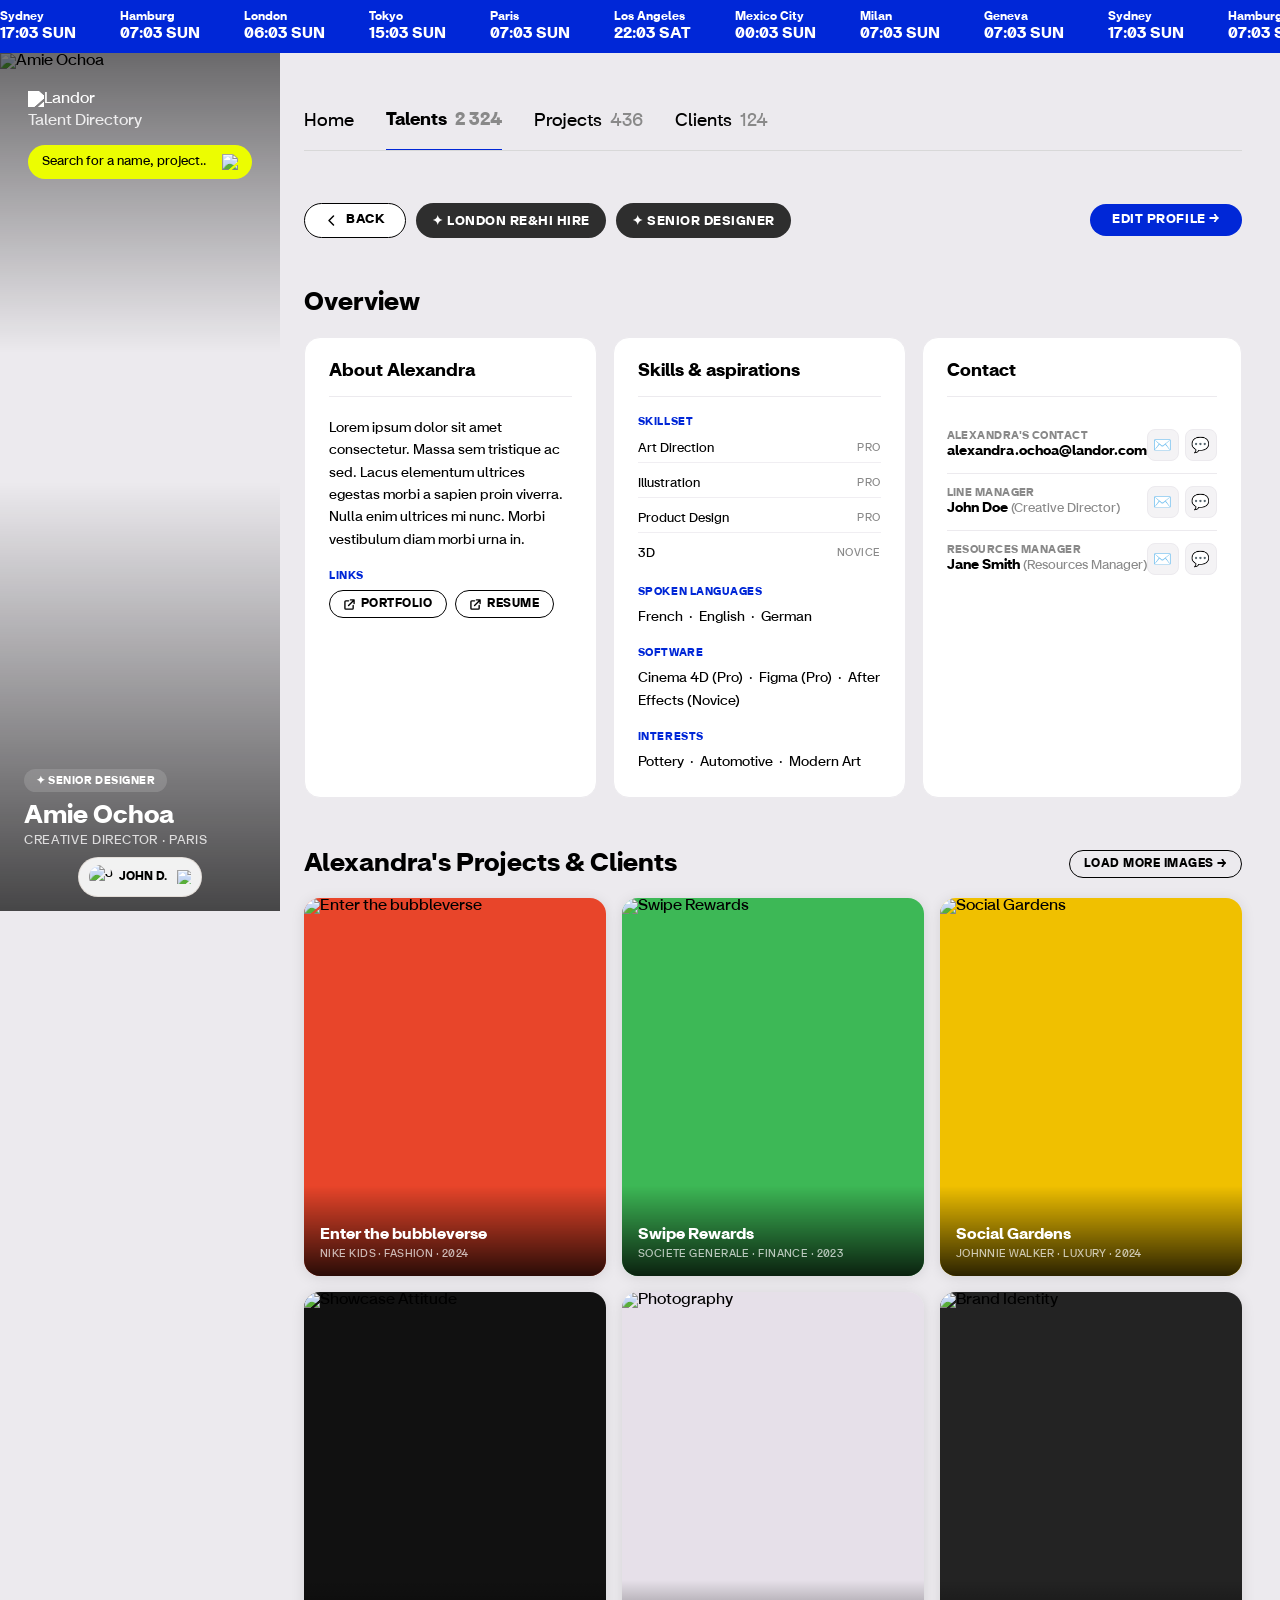
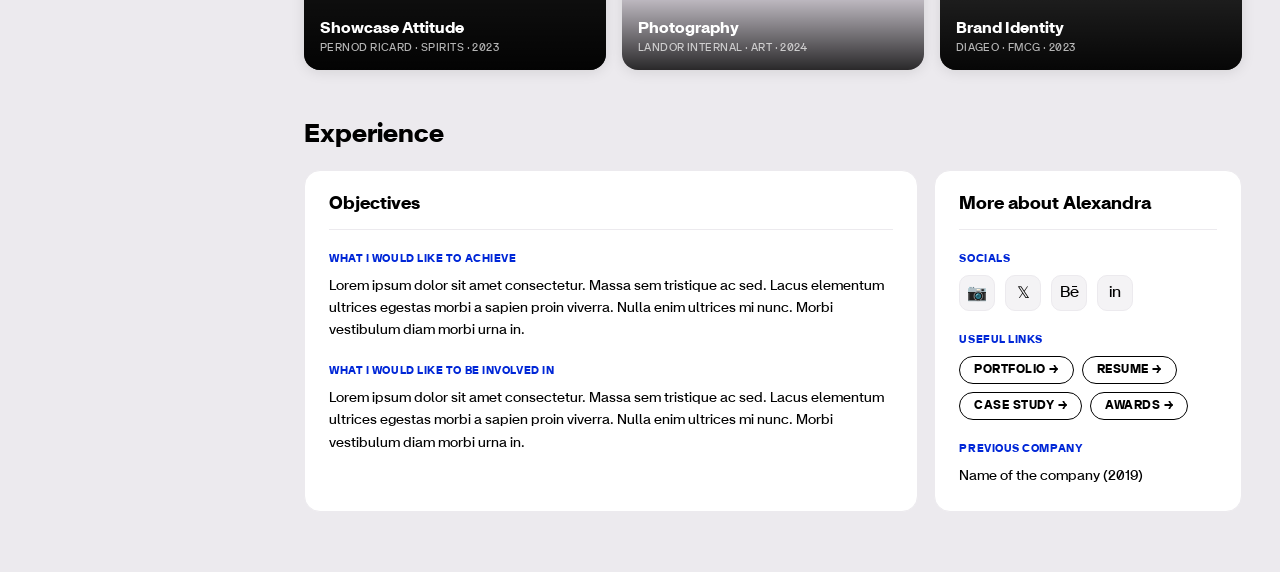
==== talent-profile.html @ f4aaebe9 "Add Talents landing and Talent Profile pages - index.html: added Talents tab as an in-page SPA view " ====
<!DOCTYPE html>
<html lang="en">
<head>
  <meta charset="UTF-8" />
  <meta name="viewport" content="width=device-width, initial-scale=1.0" />
  <title>Landor — Amie Ochoa</title>
  <link rel="stylesheet" href="design_handoff_landor_design_system/tokens.css" />
  <style>
    *, *::before, *::after { box-sizing: border-box; margin: 0; padding: 0; }
    a { text-decoration: none; color: inherit; }
    button { font: inherit; cursor: pointer; background: none; border: none; }
    img { display: block; max-width: 100%; }

    :root {
      --blue:     var(--ds-interactive-default);   /* #0027D7 */
      --volt:     var(--ds-volt);                  /* #ECFD01 */
      --neutral:  var(--ds-border);                /* #ECEAEE */
      --muted:    var(--ds-text-muted);            /* #898989 */
      --font:     var(--ds-font-display);
      --sidebar-w: 280px;
    }

    html, body { font-family: var(--font); background: var(--ds-bg-page); color: #000; height: 100%; }
    body { overflow-x: hidden; }
    ::-webkit-scrollbar { width: 6px; } ::-webkit-scrollbar-thumb { background: #ccc; border-radius: 3px; }

    /* ── Timezone bar ── */
    .timezone-bar { background: var(--blue); color: #fff; overflow: hidden; padding: 11px 0; }
    @keyframes tz-scroll { 0% { transform: translateX(0); } 100% { transform: translateX(-50%); } }
    .timezone-track { display: flex; gap: 44px; align-items: center; width: max-content; animation: tz-scroll 30s linear infinite; will-change: transform; }
    .tz-item { display: flex; flex-direction: column; gap: 3px; flex-shrink: 0; }
    .tz-city { font-size: 12px; font-weight: 600; white-space: nowrap; }
    .tz-time  { font-size: 16px; font-weight: 700; white-space: nowrap; }

    /* ── Page shell ── */
    .page { display: flex; min-height: calc(100vh - 42px); }

    /* ══════════════════════════════════════════
       SIDEBAR — talent portrait panel
    ══════════════════════════════════════════ */
    .sidebar {
      width: var(--sidebar-w); flex-shrink: 0;
      position: sticky; top: 0; height: calc(100vh - 42px);
      display: flex; flex-direction: column;
      overflow: hidden;
    }

    /* Floating header (logo + search) over the photo */
    .sidebar-header {
      position: absolute; top: 0; left: 0; right: 0; z-index: 3;
      padding: clamp(24px, 3vw, 40px) clamp(16px, 2.5vw, 28px) 0;
      display: flex; flex-direction: column; gap: 14px;
    }
    .sidebar-brand { display: flex; flex-direction: column; gap: 6px; }
    .sidebar-logo  { width: min(160px, 80%); filter: brightness(0) invert(1); }
    .sidebar-subtitle { font-size: 16px; color: rgba(255,255,255,0.85); line-height: 1.1; }
    .search-bar {
      background: var(--volt); border-radius: 100px; padding: 9px 14px;
      display: flex; align-items: center; gap: 10px; cursor: text;
    }
    .search-bar span { font-size: 13px; flex: 1; min-width: 0; overflow: hidden; text-overflow: ellipsis; white-space: nowrap; }
    .search-icon { width: 16px; height: 16px; flex-shrink: 0; }

    /* Portrait fills the sidebar */
    .portrait-fill { position: absolute; inset: 0; }
    .portrait-fill img { width: 100%; height: 100%; object-fit: cover; object-position: center top; }
    /* gradient overlay: dark top for readability of logo, darker bottom for talent info */
    .portrait-fill::after {
      content: '';
      position: absolute; inset: 0;
      background: linear-gradient(
        to bottom,
        rgba(0,0,0,0.55) 0%,
        rgba(0,0,0,0)    35%,
        rgba(0,0,0,0)    50%,
        rgba(0,0,0,0.70) 100%
      );
    }

    /* Talent info at the bottom of the sidebar */
    .sidebar-talent-info {
      position: absolute; bottom: 64px; left: 0; right: 0; z-index: 3;
      padding: 0 clamp(16px, 2.5vw, 24px);
    }
    .talent-badge {
      display: inline-flex; align-items: center; gap: 6px;
      background: rgba(255,255,255,0.15); backdrop-filter: blur(4px);
      border-radius: 100px; padding: 5px 12px; margin-bottom: 10px;
      font-size: 11px; font-weight: 600; color: #fff; text-transform: uppercase; letter-spacing: 0.05em;
    }
    .talent-name { font-size: clamp(20px, 2vw, 26px); font-weight: 700; color: #fff; line-height: 1.15; }
    .talent-meta { font-size: 13px; color: rgba(255,255,255,0.78); text-transform: uppercase; letter-spacing: 0.05em; margin-top: 4px; }

    /* User pill */
    .user-pill {
      position: absolute; bottom: 14px; left: 50%; transform: translateX(-50%); z-index: 3;
      background: rgba(255,255,255,0.92); border: 0.5px solid rgba(219,209,200,0.6);
      border-radius: 1000px; padding: 7px 10px;
      display: flex; align-items: center; gap: 10px; white-space: nowrap;
    }
    .user-pill-inner { display: flex; align-items: center; gap: 6px; }
    .user-avatar  { width: 24px; height: 24px; border-radius: 50%; object-fit: cover; }
    .user-name    { font-size: 12px; font-weight: 600; text-transform: uppercase; }
    .settings-icon { width: 14px; height: 14px; }

    /* ══════════════════════════════════════════
       MAIN content
    ══════════════════════════════════════════ */
    .main {
      flex: 1; min-width: 0; overflow-y: auto;
      padding: clamp(24px, 3vw, 44px) clamp(20px, 3vw, 48px) 60px clamp(16px, 2vw, 24px);
      display: flex; flex-direction: column; gap: clamp(32px, 4vw, 52px);
    }

    /* Top nav */
    .top-nav {
      display: flex; gap: clamp(16px, 2.5vw, 40px); align-items: flex-start;
      border-bottom: 1px solid #d8d8d8; height: 60px;
      overflow-x: auto; scrollbar-width: none;
    }
    .top-nav::-webkit-scrollbar { display: none; }
    .nav-item {
      display: flex; align-items: center; gap: 8px; height: 100%;
      font-size: clamp(15px, 1.4vw, 20px); cursor: pointer; flex-shrink: 0; color: inherit;
    }
    .nav-item.active { border-bottom: 1.5px solid var(--blue); font-weight: 700; }
    .nav-item .count { color: var(--muted); }

    /* ── Action bar: BACK + tags + EDIT PROFILE ── */
    .action-bar {
      display: flex; align-items: center; justify-content: space-between;
      gap: 12px; flex-wrap: wrap;
    }
    .action-left { display: flex; align-items: center; gap: 10px; flex-wrap: wrap; }

    .btn-back {
      display: inline-flex; align-items: center; gap: 8px;
      border: 1.5px solid #000; border-radius: 100px;
      padding: 10px 20px; font-size: 13px; font-weight: 600; font-family: var(--font);
      text-transform: uppercase; letter-spacing: 0.04em; background: #fff; cursor: pointer;
      transition: background 150ms ease, color 150ms ease;
    }
    .btn-back:hover { background: #000; color: #fff; }
    .btn-back:hover svg { stroke: #fff; }

    .role-tag {
      display: inline-flex; align-items: center; gap: 7px;
      background: #2E2E2E; color: #fff; border-radius: 100px;
      padding: 10px 16px; font-size: 13px; font-weight: 700;
      text-transform: uppercase; letter-spacing: 0.04em; white-space: nowrap;
    }

    .btn-edit {
      display: inline-flex; align-items: center; gap: 8px;
      background: var(--blue); color: #fff; border-radius: 100px;
      padding: 10px 22px; font-size: 13px; font-weight: 600;
      text-transform: uppercase; letter-spacing: 0.04em; font-family: var(--font); cursor: pointer;
      transition: background 150ms ease;
    }
    .btn-edit:hover { background: #0e1adf; }

    /* ── Section heading ── */
    .section-heading {
      font-size: clamp(20px, 2vw, 28px); font-weight: 700; line-height: 1.1;
    }
    .section-heading-row {
      display: flex; align-items: center; justify-content: space-between;
      gap: 12px; flex-wrap: wrap;
    }

    /* ── Overview grid ── */
    .overview-grid {
      display: grid; grid-template-columns: repeat(3, 1fr); gap: 16px;
    }
    .overview-col {
      background: #fff; border-radius: 16px; border: 1px solid var(--neutral);
      padding: 24px; display: flex; flex-direction: column; gap: 20px;
    }
    .col-title {
      font-size: 18px; font-weight: 700; padding-bottom: 16px;
      border-bottom: 1px solid var(--neutral);
    }
    .info-block { display: flex; flex-direction: column; gap: 8px; }
    .info-label {
      font-size: 11px; font-weight: 600; text-transform: uppercase;
      letter-spacing: 0.05em; color: var(--blue);
    }
    .info-text { font-size: 14px; line-height: 1.6; }
    .skill-row {
      display: flex; align-items: center; justify-content: space-between;
      padding: 7px 0; border-bottom: 1px solid #f0eef2; font-size: 13px;
    }
    .skill-row:last-child { border-bottom: none; }
    .skill-level { font-size: 11px; color: var(--muted); text-transform: uppercase; letter-spacing: 0.04em; }

    .contact-block { display: flex; flex-direction: column; gap: 0; }
    .contact-row {
      display: flex; align-items: center; justify-content: space-between;
      padding: 12px 0; border-bottom: 1px solid var(--neutral);
    }
    .contact-row:last-child { border-bottom: none; }
    .contact-label { font-size: 11px; font-weight: 600; text-transform: uppercase; letter-spacing: 0.04em; color: var(--muted); margin-bottom: 3px; }
    .contact-name  { font-size: 14px; font-weight: 600; }
    .contact-name .sub { font-weight: 400; color: var(--muted); font-size: 13px; }
    .contact-icons { display: flex; gap: 6px; }
    .icon-btn {
      width: 32px; height: 32px; border-radius: 8px;
      background: #f4f3f5; border: 1px solid var(--neutral);
      display: flex; align-items: center; justify-content: center;
      cursor: pointer; font-size: 15px; color: #000;
      transition: background 150ms ease;
    }
    .icon-btn:hover { background: #e2dfe6; }

    /* Tertiary link-style button */
    .btn-outline {
      display: inline-flex; align-items: center; gap: 6px;
      border: 1px solid #000; border-radius: 100px;
      padding: 7px 14px; font-size: 12px; font-weight: 600;
      text-transform: uppercase; letter-spacing: 0.04em;
      font-family: var(--font); cursor: pointer; background: none;
      transition: background 150ms ease, color 150ms ease;
    }
    .btn-outline:hover { background: #000; color: #fff; }

    /* ── Projects grid ── */
    .projects-grid {
      display: grid; grid-template-columns: repeat(3, 1fr); gap: 16px;
    }
    .pcard {
      border-radius: 16px; overflow: hidden; position: relative;
      aspect-ratio: 328 / 411; cursor: pointer;
      box-shadow: 0 2px 14px rgba(0,0,0,0.10);
      transition: transform 150ms ease, box-shadow 150ms ease;
    }
    .pcard:hover { transform: translateY(-2px); box-shadow: 0 6px 24px rgba(0,0,0,0.16); }
    .pcard-bg { position: absolute; inset: 0; }
    .pcard-bg img { width: 100%; height: 100%; object-fit: cover; }
    .pcard-info {
      position: absolute; bottom: 0; left: 0; right: 0;
      background: linear-gradient(to bottom, rgba(0,0,0,0) 0%, rgba(0,0,0,0.82) 100%);
      padding: 40px 16px 16px; z-index: 1;
    }
    .pcard-title { font-size: 16px; font-weight: 700; color: #fff; line-height: 1.2; }
    .pcard-meta  { font-size: 11px; color: rgba(255,255,255,0.7); text-transform: uppercase; letter-spacing: 0.04em; margin-top: 4px; }

    /* ── Experience grid ── */
    .experience-grid {
      display: grid; grid-template-columns: 2fr 1fr; gap: 16px;
    }
    .exp-col {
      background: #fff; border-radius: 16px; border: 1px solid var(--neutral);
      padding: 24px; display: flex; flex-direction: column; gap: 24px;
    }
    .exp-sub { display: flex; flex-direction: column; gap: 10px; }
    .socials-row { display: flex; gap: 10px; }
    .social-btn {
      width: 36px; height: 36px; border-radius: 10px;
      background: #f4f3f5; border: 1px solid var(--neutral);
      display: flex; align-items: center; justify-content: center;
      font-size: 16px; cursor: pointer; text-decoration: none; color: #000;
      transition: background 150ms ease;
    }
    .social-btn:hover { background: #e2dfe6; }
    .links-row { display: flex; gap: 8px; flex-wrap: wrap; }

    /* ── Responsive ── */
    @media (max-width: 1100px) { :root { --sidebar-w: 240px; } }
    @media (max-width: 900px) {
      .overview-grid   { grid-template-columns: 1fr; }
      .projects-grid   { grid-template-columns: repeat(2, 1fr); }
      .experience-grid { grid-template-columns: 1fr; }
    }
    @media (max-width: 860px) {
      .page { flex-direction: column; }
      .sidebar { position: static; height: 360px; width: 100%; }
    }
    @media (max-width: 600px) {
      .projects-grid { grid-template-columns: 1fr; }
    }
  </style>
</head>
<body>

<!-- Timezone bar -->
<div class="timezone-bar">
  <div class="timezone-track">
    <div class="tz-item"><span class="tz-city">Sydney</span><span class="tz-time">—</span></div>
    <div class="tz-item"><span class="tz-city">Hamburg</span><span class="tz-time">—</span></div>
    <div class="tz-item"><span class="tz-city">London</span><span class="tz-time">—</span></div>
    <div class="tz-item"><span class="tz-city">Tokyo</span><span class="tz-time">—</span></div>
    <div class="tz-item"><span class="tz-city">Paris</span><span class="tz-time">—</span></div>
    <div class="tz-item"><span class="tz-city">Los Angeles</span><span class="tz-time">—</span></div>
    <div class="tz-item"><span class="tz-city">Mexico City</span><span class="tz-time">—</span></div>
    <div class="tz-item"><span class="tz-city">Milan</span><span class="tz-time">—</span></div>
    <div class="tz-item"><span class="tz-city">Geneva</span><span class="tz-time">—</span></div>
    <div class="tz-item"><span class="tz-city">Sydney</span><span class="tz-time">—</span></div>
    <div class="tz-item"><span class="tz-city">Hamburg</span><span class="tz-time">—</span></div>
    <div class="tz-item"><span class="tz-city">London</span><span class="tz-time">—</span></div>
    <div class="tz-item"><span class="tz-city">Tokyo</span><span class="tz-time">—</span></div>
    <div class="tz-item"><span class="tz-city">Paris</span><span class="tz-time">—</span></div>
    <div class="tz-item"><span class="tz-city">Los Angeles</span><span class="tz-time">—</span></div>
    <div class="tz-item"><span class="tz-city">Mexico City</span><span class="tz-time">—</span></div>
    <div class="tz-item"><span class="tz-city">Milan</span><span class="tz-time">—</span></div>
    <div class="tz-item"><span class="tz-city">Geneva</span><span class="tz-time">—</span></div>
  </div>
</div>

<div class="page">

  <!-- ══ SIDEBAR — Portrait ══ -->
  <aside class="sidebar">
    <!-- Portrait photo (fills entire sidebar) -->
    <div class="portrait-fill">
      <img src="https://www.figma.com/api/mcp/asset/14126eb1-b6a9-4f3f-99af-8632f9b5fda7" alt="Amie Ochoa" />
    </div>

    <!-- Logo + search floating on top -->
    <div class="sidebar-header">
      <div class="sidebar-brand">
        <img class="sidebar-logo"
             src="https://www.figma.com/api/mcp/asset/f559b064-80fc-4b62-bc70-6f557d134bf5"
             alt="Landor" />
        <span class="sidebar-subtitle">Talent Directory</span>
      </div>
      <div class="search-bar">
        <span>Search for a name, project..</span>
        <img class="search-icon"
             src="https://www.figma.com/api/mcp/asset/eb2e79d2-1e9f-45b1-8c31-b3d49dabfd96"
             alt="Search" />
      </div>
    </div>

    <!-- Talent info -->
    <div class="sidebar-talent-info">
      <div class="talent-badge">✦ Senior Designer</div>
      <div class="talent-name">Amie Ochoa</div>
      <div class="talent-meta">Creative Director · Paris</div>
    </div>

    <!-- User pill -->
    <div class="user-pill">
      <div class="user-pill-inner">
        <img class="user-avatar"
             src="https://www.figma.com/api/mcp/asset/604ea8ee-429b-49f2-bbb2-22e15feaaed4"
             alt="John D" />
        <span class="user-name">John D.</span>
      </div>
      <img class="settings-icon"
           src="https://www.figma.com/api/mcp/asset/db52f6a6-6d2a-49b2-ab06-d43076c3c517"
           alt="Settings" />
    </div>
  </aside>

  <!-- ══ MAIN ══ -->
  <main class="main">

    <!-- Nav -->
    <nav class="top-nav">
      <a class="nav-item" href="index.html">Home</a>
      <a class="nav-item active" href="index.html#talents"><span>Talents</span><span class="count">2 324</span></a>
      <a class="nav-item" href="#"><span>Projects</span><span class="count">436</span></a>
      <a class="nav-item" href="#"><span>Clients</span><span class="count">124</span></a>
    </nav>

    <!-- Action bar -->
    <div class="action-bar">
      <div class="action-left">
        <a class="btn-back" href="javascript:history.back()">
          <svg width="13" height="13" viewBox="0 0 13 13" fill="none" stroke="#000" stroke-width="1.5" stroke-linecap="round" stroke-linejoin="round"><path d="M8.5 2L4 6.5l4.5 4.5"/></svg>
          Back
        </a>
        <span class="role-tag">✦ London RE&amp;HI HIRE</span>
        <span class="role-tag">✦ Senior Designer</span>
      </div>
      <button class="btn-edit">Edit Profile →</button>
    </div>

    <!-- ── Overview ── -->
    <div>
      <div class="section-heading" style="margin-bottom:20px;">Overview</div>
      <div class="overview-grid">

        <!-- About -->
        <div class="overview-col">
          <div class="col-title">About Alexandra</div>
          <div class="info-block">
            <div class="info-text">Lorem ipsum dolor sit amet consectetur. Massa sem tristique ac sed. Lacus elementum ultrices egestas morbi a sapien proin viverra. Nulla enim ultrices mi nunc. Morbi vestibulum diam morbi urna in.</div>
          </div>
          <div class="info-block">
            <div class="info-label">Links</div>
            <div style="display:flex;gap:8px;flex-wrap:wrap;">
              <button class="btn-outline">
                <svg width="11" height="11" viewBox="0 0 12 12" fill="none" stroke="currentColor" stroke-width="1.5" stroke-linecap="round" stroke-linejoin="round"><path d="M5 2H2a1 1 0 00-1 1v7a1 1 0 001 1h7a1 1 0 001-1V7M7 1h4m0 0v4m0-4L5 7"/></svg>
                Portfolio
              </button>
              <button class="btn-outline">
                <svg width="11" height="11" viewBox="0 0 12 12" fill="none" stroke="currentColor" stroke-width="1.5" stroke-linecap="round" stroke-linejoin="round"><path d="M5 2H2a1 1 0 00-1 1v7a1 1 0 001 1h7a1 1 0 001-1V7M7 1h4m0 0v4m0-4L5 7"/></svg>
                Resume
              </button>
            </div>
          </div>
        </div>

        <!-- Skills & Aspirations -->
        <div class="overview-col">
          <div class="col-title">Skills &amp; aspirations</div>
          <div class="info-block">
            <div class="info-label">Skillset</div>
            <div class="skill-row"><span>Art Direction</span><span class="skill-level">Pro</span></div>
            <div class="skill-row"><span>Illustration</span><span class="skill-level">Pro</span></div>
            <div class="skill-row"><span>Product Design</span><span class="skill-level">Pro</span></div>
            <div class="skill-row"><span>3D</span><span class="skill-level">Novice</span></div>
          </div>
          <div class="info-block">
            <div class="info-label">Spoken Languages</div>
            <div class="info-text">French &nbsp;·&nbsp; English &nbsp;·&nbsp; German</div>
          </div>
          <div class="info-block">
            <div class="info-label">Software</div>
            <div class="info-text">Cinema 4D (Pro) &nbsp;·&nbsp; Figma (Pro) &nbsp;·&nbsp; After Effects (Novice)</div>
          </div>
          <div class="info-block">
            <div class="info-label">Interests</div>
            <div class="info-text">Pottery &nbsp;·&nbsp; Automotive &nbsp;·&nbsp; Modern Art</div>
          </div>
        </div>

        <!-- Contact -->
        <div class="overview-col">
          <div class="col-title">Contact</div>
          <div class="contact-block">
            <div class="contact-row">
              <div>
                <div class="contact-label">Alexandra's contact</div>
                <div class="contact-name">alexandra.ochoa@landor.com</div>
              </div>
              <div class="contact-icons">
                <div class="icon-btn" title="Outlook">✉️</div>
                <div class="icon-btn" title="Teams">💬</div>
              </div>
            </div>
            <div class="contact-row">
              <div>
                <div class="contact-label">Line Manager</div>
                <div class="contact-name">John Doe <span class="sub">(Creative Director)</span></div>
              </div>
              <div class="contact-icons">
                <div class="icon-btn" title="Outlook">✉️</div>
                <div class="icon-btn" title="Teams">💬</div>
              </div>
            </div>
            <div class="contact-row">
              <div>
                <div class="contact-label">Resources Manager</div>
                <div class="contact-name">Jane Smith <span class="sub">(Resources Manager)</span></div>
              </div>
              <div class="contact-icons">
                <div class="icon-btn" title="Outlook">✉️</div>
                <div class="icon-btn" title="Teams">💬</div>
              </div>
            </div>
          </div>
        </div>

      </div>
    </div>

    <!-- ── Projects & Clients ── -->
    <div>
      <div class="section-heading-row" style="margin-bottom:20px;">
        <div class="section-heading">Alexandra's Projects &amp; Clients</div>
        <button class="btn-outline">Load more images →</button>
      </div>
      <div class="projects-grid">
        <div class="pcard">
          <div class="pcard-bg" style="background:#e8452a;">
            <img src="https://www.figma.com/api/mcp/asset/81548a12-c7cd-410e-a133-e1fbc5a7ac2f" alt="Enter the bubbleverse" />
          </div>
          <div class="pcard-info">
            <div class="pcard-title">Enter the bubbleverse</div>
            <div class="pcard-meta">Nike Kids · Fashion · 2024</div>
          </div>
        </div>
        <div class="pcard">
          <div class="pcard-bg" style="background:#3db856;">
            <img src="https://www.figma.com/api/mcp/asset/37ed6550-de68-4342-b2f5-ffe6c5d1ac01" alt="Swipe Rewards" />
          </div>
          <div class="pcard-info">
            <div class="pcard-title">Swipe Rewards</div>
            <div class="pcard-meta">Societe Generale · Finance · 2023</div>
          </div>
        </div>
        <div class="pcard">
          <div class="pcard-bg" style="background:#f0c000;">
            <img src="https://www.figma.com/api/mcp/asset/657f3faf-bc28-4b92-bb1c-7340cdb7ed05" alt="Social Gardens" />
          </div>
          <div class="pcard-info">
            <div class="pcard-title">Social Gardens</div>
            <div class="pcard-meta">Johnnie Walker · Luxury · 2024</div>
          </div>
        </div>
        <div class="pcard">
          <div class="pcard-bg" style="background:#111;">
            <img src="https://www.figma.com/api/mcp/asset/8bc284f7-098f-42b9-a63d-76ef9776342d" alt="Showcase Attitude" />
          </div>
          <div class="pcard-info">
            <div class="pcard-title">Showcase Attitude</div>
            <div class="pcard-meta">Pernod Ricard · Spirits · 2023</div>
          </div>
        </div>
        <div class="pcard">
          <div class="pcard-bg" style="background:#e6e0e9;">
            <img src="https://www.figma.com/api/mcp/asset/be12409f-1854-4672-a7e2-0f3ce7ca5bf1" alt="Photography" />
          </div>
          <div class="pcard-info">
            <div class="pcard-title">Photography</div>
            <div class="pcard-meta">Landor Internal · Art · 2024</div>
          </div>
        </div>
        <div class="pcard">
          <div class="pcard-bg" style="background:#232323;">
            <img src="https://www.figma.com/api/mcp/asset/b583cbd6-e702-4d70-8a58-025345ec14e3" alt="Brand Identity" />
          </div>
          <div class="pcard-info">
            <div class="pcard-title">Brand Identity</div>
            <div class="pcard-meta">Diageo · FMCG · 2023</div>
          </div>
        </div>
      </div>
    </div>

    <!-- ── Experience ── -->
    <div>
      <div class="section-heading" style="margin-bottom:20px;">Experience</div>
      <div class="experience-grid">

        <div class="exp-col">
          <div class="col-title" style="padding-bottom:16px;border-bottom:1px solid var(--neutral);">Objectives</div>
          <div class="exp-sub">
            <div class="info-label">What I would like to achieve</div>
            <div class="info-text">Lorem ipsum dolor sit amet consectetur. Massa sem tristique ac sed. Lacus elementum ultrices egestas morbi a sapien proin viverra. Nulla enim ultrices mi nunc. Morbi vestibulum diam morbi urna in.</div>
          </div>
          <div class="exp-sub">
            <div class="info-label">What I would like to be involved in</div>
            <div class="info-text">Lorem ipsum dolor sit amet consectetur. Massa sem tristique ac sed. Lacus elementum ultrices egestas morbi a sapien proin viverra. Nulla enim ultrices mi nunc. Morbi vestibulum diam morbi urna in.</div>
          </div>
        </div>

        <div class="exp-col">
          <div class="col-title" style="padding-bottom:16px;border-bottom:1px solid var(--neutral);">More about Alexandra</div>
          <div class="exp-sub">
            <div class="info-label">Socials</div>
            <div class="socials-row">
              <a class="social-btn" href="#" title="Instagram">📷</a>
              <a class="social-btn" href="#" title="X / Twitter">𝕏</a>
              <a class="social-btn" href="#" title="Behance">Bē</a>
              <a class="social-btn" href="#" title="LinkedIn">in</a>
            </div>
          </div>
          <div class="exp-sub">
            <div class="info-label">Useful links</div>
            <div class="links-row">
              <button class="btn-outline">Portfolio →</button>
              <button class="btn-outline">Resume →</button>
              <button class="btn-outline">Case Study →</button>
              <button class="btn-outline">Awards →</button>
            </div>
          </div>
          <div class="exp-sub">
            <div class="info-label">Previous Company</div>
            <div class="info-text">Name of the company (2019)</div>
          </div>
        </div>

      </div>
    </div>

  </main>
</div>

<script>
  // Live clocks
  const cities = [
    { name: 'Sydney', tz: 'Australia/Sydney' }, { name: 'Hamburg', tz: 'Europe/Berlin' },
    { name: 'London', tz: 'Europe/London' },    { name: 'Tokyo', tz: 'Asia/Tokyo' },
    { name: 'Paris', tz: 'Europe/Paris' },      { name: 'Los Angeles', tz: 'America/Los_Angeles' },
    { name: 'Mexico City', tz: 'America/Mexico_City' }, { name: 'Milan', tz: 'Europe/Rome' },
    { name: 'Geneva', tz: 'Europe/Zurich' },
  ];
  function fmtTime(tz) {
    const parts = new Intl.DateTimeFormat('en-US', { timeZone: tz, hour: '2-digit', minute: '2-digit', weekday: 'short', hour12: false }).formatToParts(new Date());
    const get = t => parts.find(p => p.type === t)?.value ?? '';
    return `${get('hour')}:${get('minute')} ${get('weekday').toUpperCase()}`;
  }
  function updateClocks() {
    document.querySelectorAll('.tz-item').forEach((el, i) => {
      const c = cities[i % cities.length];
      el.querySelector('.tz-city').textContent = c.name;
      el.querySelector('.tz-time').textContent = fmtTime(c.tz);
    });
  }
  updateClocks();
  setInterval(updateClocks, 60000);
</script>
</body>
</html>
---- design_handoff_landor_design_system/tokens.css ----
/* ============================================================
   LANDOR Design System — Design Tokens
   Internal Tool / Talent Directory
   Drop-in CSS custom properties. Import once at app root:
     @import "./tokens.css";
   ============================================================ */

/* ── Landor Sans Beta — licensed custom font ─────────────── */
@font-face {
  font-family: "Landor Sans Beta";
  src: url("../Fonts/20230912_Landor Sans Beta Regular.woff2") format("woff2"),
       url("../Fonts/20230912_Landor Sans Beta Regular.woff")  format("woff");
  font-weight: 400;
  font-style: normal;
  font-display: swap;
}

@font-face {
  font-family: "Landor Sans Beta";
  src: url("../Fonts/20230912_Landor Sans Beta Bold.woff2") format("woff2"),
       url("../Fonts/20230912_Landor Sans Beta Bold.woff")  format("woff");
  font-weight: 700;
  font-style: normal;
  font-display: swap;
}

:root {
  /* ---------- Brand colours ---------- */
  --ds-ultramarine: #0E1ADF;   /* primary brand — RAL 5002, PMS 072 C */
  --ds-volt:        #ECFD01;   /* accent (use sparingly) — PMS 395 C */
  --ds-shore:       #DBD1C8;   /* warm neutral surface */
  --ds-black:       #000000;   /* Signal Black — RAL 9004, PMS 419 C */
  --ds-white:       #FFFFFF;   /* Signal White — RAL 9003 */

  /* ---------- Semantic roles ---------- */
  --ds-primary: var(--ds-ultramarine);
  --ds-accent:  var(--ds-volt);

  /* ---------- Interaction blues (primary button / interactive) ---------- */
  --ds-interactive-default:  #0027D7;
  --ds-interactive-hover:    #0E1ADF;
  --ds-interactive-pressed:  #081086;
  --ds-interactive-disabled: #DCDCDC;

  /* ---------- Surfaces & lines ---------- */
  --ds-bg-page:        #ECEAEE;  /* app background */
  --ds-bg-header:      #E6E0E9;  /* lavender section header band */
  --ds-bg-surface:     #FFFFFF;  /* cards / panels */
  --ds-bg-field:       #E8E6EA;  /* soft grey input fill */
  --ds-bg-row-hover:   #F4F3F5;  /* list / option hover */
  --ds-border:         #ECEAEE;  /* hairline / card border */
  --ds-border-strong:  #232323;  /* outlined fields & secondary buttons */
  --ds-border-panel:   #E0DEE3;  /* dropdown panel border */

  /* ---------- Text ---------- */
  --ds-text:           #000000;  /* primary text */
  --ds-text-secondary: #606161;  /* secondary text */
  --ds-text-muted:     #898989;  /* placeholders / meta */
  --ds-text-on-dark:   #FFFFFF;

  /* ---------- Avatar palette (initials fallback) ---------- */
  --ds-avatar-1: #0E1ADF;  /* white text */
  --ds-avatar-2: #DBD1C8;  /* black text */
  --ds-avatar-3: #C9B8E0;  /* #3A2A52 text */
  --ds-avatar-4: #232323;  /* white text */

  /* ---------- Typography ---------- */
  /* Register the licensed Landor Sans Beta via @font-face; Archivo is the fallback. */
  --ds-font-display: "Landor Sans Beta", "Archivo", "Helvetica Neue", Arial, sans-serif;
  --ds-font-body:    "Landor Sans Beta", "Archivo", "Helvetica Neue", Arial, sans-serif;

  --ds-weight-regular:  400;
  --ds-weight-medium:   500;
  --ds-weight-semibold: 600;
  --ds-weight-bold:     700;
  --ds-weight-black:    800;

  /* size / line-height pairs (px) */
  --ds-display-lg:    64px;   --ds-display-lg-lh:    64px;
  --ds-display-md:    32px;   --ds-display-md-lh:    35px;
  --ds-display-sm:    24px;   --ds-display-sm-lh:    24px;
  --ds-headline-lg:   32px;   --ds-headline-lg-lh:   32px;
  --ds-headline-md:   28px;   --ds-headline-md-lh:   31px;
  --ds-headline-sm:   20px;   --ds-headline-sm-lh:   20px;
  --ds-body-lg:       16px;   --ds-body-lg-lh:       20px;
  --ds-body-md:       14px;   --ds-body-md-lh:       14px;
  --ds-body-sm:       12px;   --ds-body-sm-lh:       17px;
  --ds-label-lg:      14px;   --ds-label-lg-lh:      14px;
  --ds-label-sm:      12px;   --ds-label-sm-lh:      12px;
  --ds-button-lg:     20px;   --ds-button-lg-lh:     19.7px;
  --ds-button-sm:     12px;   --ds-button-sm-lh:     11.8px;

  /* tracking */
  --ds-track-display: -0.02em;
  --ds-track-label:   0.04em;
  --ds-track-button:  0.02em;

  /* ---------- Radii ---------- */
  --ds-radius-pill:   1000px;        /* buttons, tags */
  --ds-radius-frame:  40px 40px 16px 16px; /* signature section frame */
  --ds-radius-card:   20px;          /* swatch / content cards */
  --ds-radius-tile:   14px;          /* icon tiles */
  --ds-radius-field:  8px;           /* dropdowns */
  --ds-radius-input:  6px;           /* text areas */

  /* ---------- Spacing (8px base) ---------- */
  --ds-space-1: 4px;
  --ds-space-2: 8px;
  --ds-space-3: 12px;
  --ds-space-4: 16px;
  --ds-space-5: 20px;
  --ds-space-6: 24px;
  --ds-space-8: 32px;
  --ds-space-card:   56px;  /* card content padding */
  --ds-space-header: 52px;  /* header band padding (top) */

  /* ---------- Motion ---------- */
  --ds-transition: 150ms ease;
}

/* ============================================================
   Optional utility classes — delete if you prefer pure tokens.
   ============================================================ */

.ds-display-lg { font: var(--ds-weight-black) var(--ds-display-lg)/var(--ds-display-lg-lh) var(--ds-font-display); letter-spacing: var(--ds-track-display); text-transform: uppercase; }
.ds-display-md { font: var(--ds-weight-black) var(--ds-display-md)/var(--ds-display-md-lh) var(--ds-font-display); text-transform: uppercase; }
.ds-headline-lg { font: var(--ds-weight-bold) var(--ds-headline-lg)/var(--ds-headline-lg-lh) var(--ds-font-display); }
.ds-body-lg { font: var(--ds-weight-regular) var(--ds-body-lg)/var(--ds-body-lg-lh) var(--ds-font-body); }
.ds-label-lg { font: var(--ds-weight-semibold) var(--ds-label-lg)/var(--ds-label-lg-lh) var(--ds-font-body); letter-spacing: var(--ds-track-label); text-transform: uppercase; color: var(--ds-primary); }
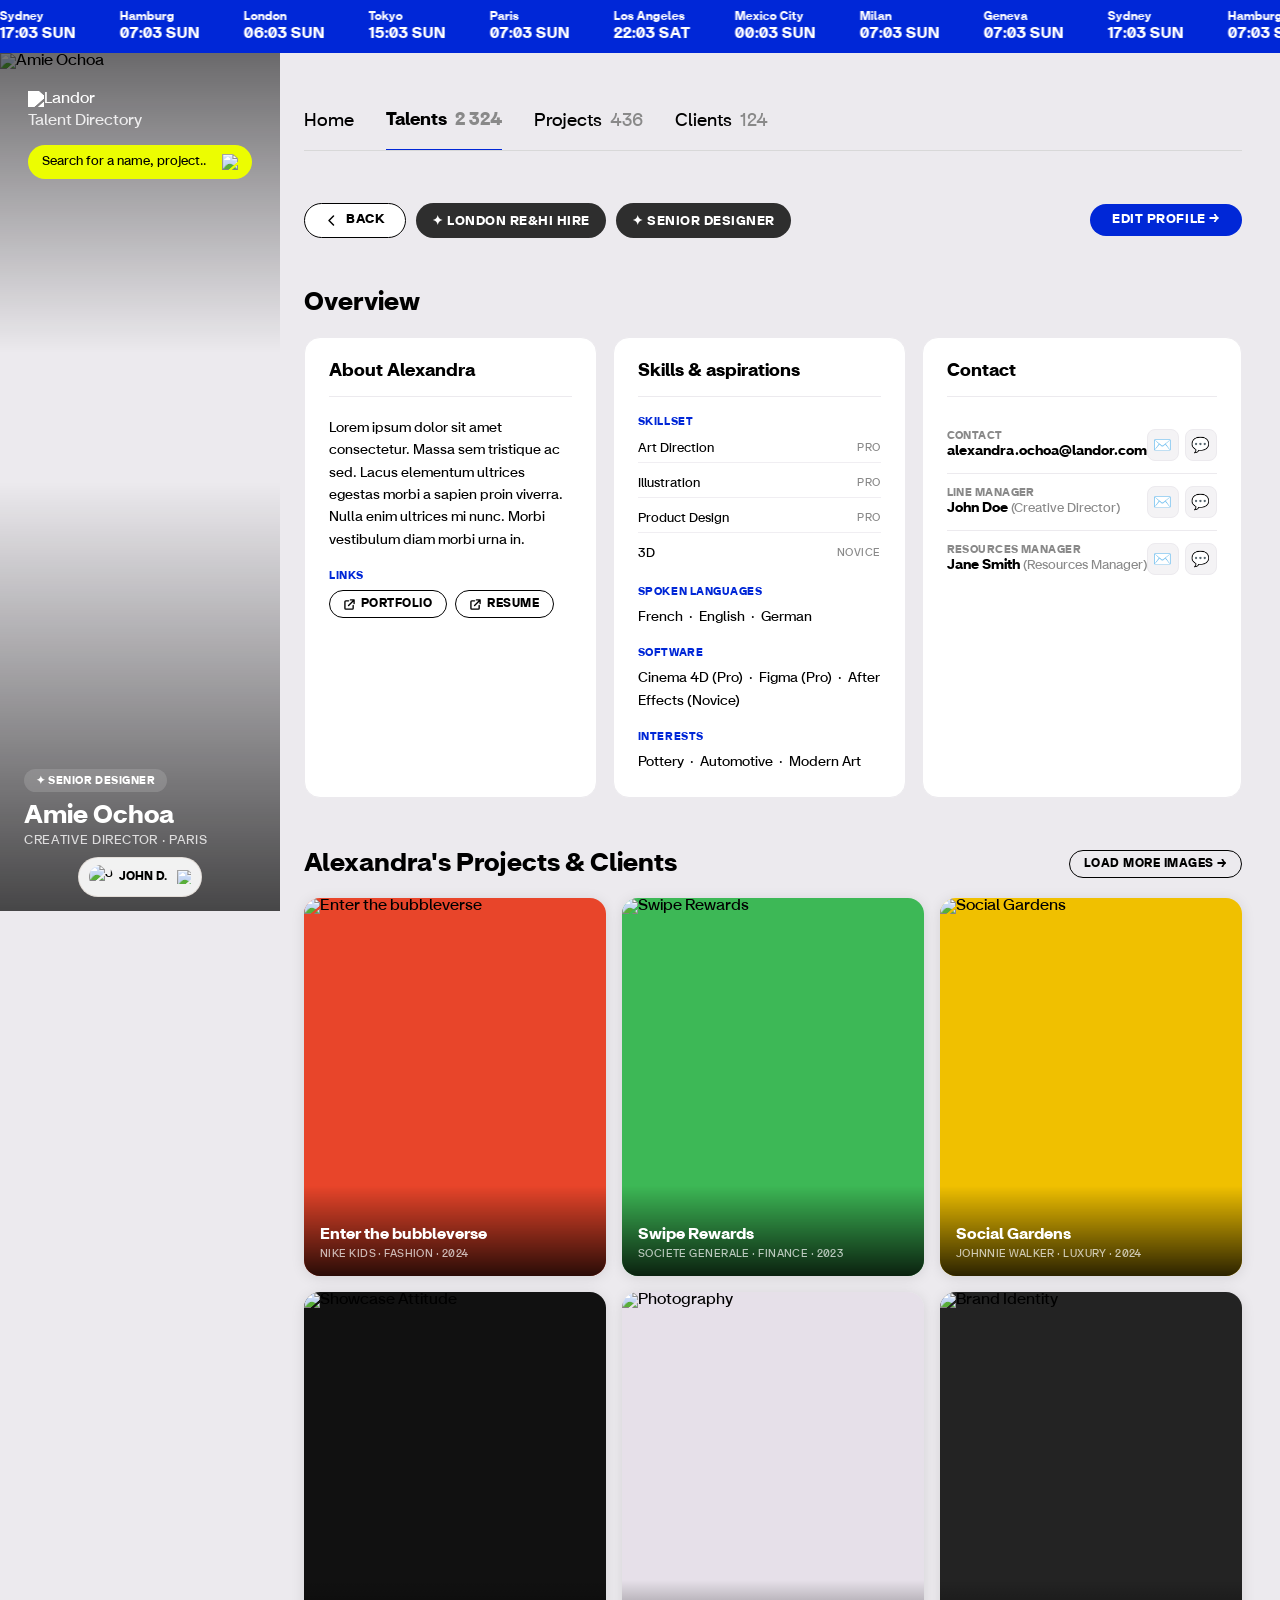
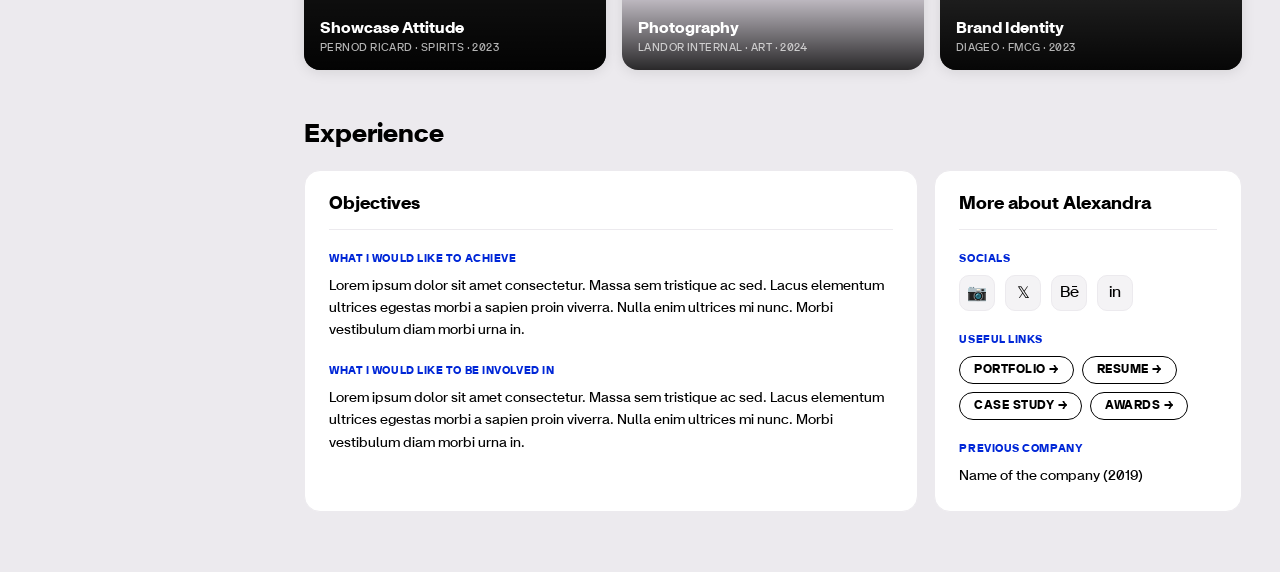
==== commit 63f19471: "feat: wire index.html and talent-profile.html to Supabase - Talents grid in index.html now fetches l" ====
--- a/talent-profile.html
+++ b/talent-profile.html
@@ -312,7 +312,7 @@
   <aside class="sidebar">
     <!-- Portrait photo (fills entire sidebar) -->
     <div class="portrait-fill">
-      <img src="https://www.figma.com/api/mcp/asset/14126eb1-b6a9-4f3f-99af-8632f9b5fda7" alt="Amie Ochoa" />
+      <img class="sidebar-photo" src="https://www.figma.com/api/mcp/asset/14126eb1-b6a9-4f3f-99af-8632f9b5fda7" alt="Amie Ochoa" />
     </div>
 
     <!-- Logo + search floating on top -->
@@ -334,8 +334,8 @@
     <!-- Talent info -->
     <div class="sidebar-talent-info">
       <div class="talent-badge">✦ Senior Designer</div>
-      <div class="talent-name">Amie Ochoa</div>
-      <div class="talent-meta">Creative Director · Paris</div>
+      <div class="talent-name profile-name">Amie Ochoa</div>
+      <div class="talent-meta profile-role">Creative Director · Paris</div>
     </div>
 
     <!-- User pill -->
@@ -385,15 +385,15 @@
         <div class="overview-col">
           <div class="col-title">About Alexandra</div>
           <div class="info-block">
-            <div class="info-text">Lorem ipsum dolor sit amet consectetur. Massa sem tristique ac sed. Lacus elementum ultrices egestas morbi a sapien proin viverra. Nulla enim ultrices mi nunc. Morbi vestibulum diam morbi urna in.</div>
+            <div class="info-text profile-bio">Lorem ipsum dolor sit amet consectetur. Massa sem tristique ac sed. Lacus elementum ultrices egestas morbi a sapien proin viverra. Nulla enim ultrices mi nunc. Morbi vestibulum diam morbi urna in.</div>
           </div>
           <div class="info-block">
             <div class="info-label">Links</div>
             <div style="display:flex;gap:8px;flex-wrap:wrap;">
-              <button class="btn-outline">
+              <a class="btn-outline portfolio-link" href="#" target="_blank" rel="noopener">
                 <svg width="11" height="11" viewBox="0 0 12 12" fill="none" stroke="currentColor" stroke-width="1.5" stroke-linecap="round" stroke-linejoin="round"><path d="M5 2H2a1 1 0 00-1 1v7a1 1 0 001 1h7a1 1 0 001-1V7M7 1h4m0 0v4m0-4L5 7"/></svg>
                 Portfolio
-              </button>
+              </a>
               <button class="btn-outline">
                 <svg width="11" height="11" viewBox="0 0 12 12" fill="none" stroke="currentColor" stroke-width="1.5" stroke-linecap="round" stroke-linejoin="round"><path d="M5 2H2a1 1 0 00-1 1v7a1 1 0 001 1h7a1 1 0 001-1V7M7 1h4m0 0v4m0-4L5 7"/></svg>
                 Resume
@@ -432,8 +432,8 @@
           <div class="contact-block">
             <div class="contact-row">
               <div>
-                <div class="contact-label">Alexandra's contact</div>
-                <div class="contact-name">alexandra.ochoa@landor.com</div>
+                <div class="contact-label">Contact</div>
+                <div class="contact-name"><a class="contact-email" href="mailto:alexandra.ochoa@landor.com">alexandra.ochoa@landor.com</a></div>
               </div>
               <div class="contact-icons">
                 <div class="icon-btn" title="Outlook">✉️</div>
@@ -602,6 +602,68 @@
   }
   updateClocks();
   setInterval(updateClocks, 60000);
+
+  /* ── Supabase — load talent profile ────────────────────── */
+  const SB_URL = 'https://iynxaaxpjtlwhhjfaolc.supabase.co';
+  const SB_KEY = 'sb_publishable_99PXDwxMUeJG0t_K7K76Jw_TKfnzI5s';
+
+  function setText(sel, val) {
+    const el = document.querySelector(sel);
+    if (el && val != null) el.textContent = val;
+  }
+  function setAttr(sel, attr, val) {
+    const el = document.querySelector(sel);
+    if (el && val) el[attr] = val;
+  }
+
+  async function loadProfile() {
+    const params = new URLSearchParams(window.location.search);
+    const id = params.get('id');
+    if (!id) return; // no id = keep static design
+
+    const res  = await fetch(`${SB_URL}/rest/v1/talents?id=eq.${id}&select=*,studios(name)&limit=1`, {
+      headers: { apikey: SB_KEY, Authorization: `Bearer ${SB_KEY}` }
+    });
+    const data = await res.json();
+    if (!Array.isArray(data) || !data[0]) return;
+    const t = data[0];
+
+    // Sidebar photo / initials
+    if (t.profile_photo_url) {
+      const img = document.querySelector('.sidebar-photo');
+      if (img) { img.src = t.profile_photo_url; img.alt = t.full_name; }
+    }
+
+    // Name, role, seniority
+    setText('.profile-name', t.full_name);
+    setText('.profile-role', `${t.seniority ?? ''} ${t.role_title ?? ''}`.trim());
+
+    // Bio / about
+    setText('.profile-bio', t.bio);
+
+    // Objectives
+    setText('.profile-objectives', t.objectives);
+
+    // More about me
+    setText('.profile-more', t.more_about_me);
+
+    // Contact email
+    if (t.email) {
+      const emailLink = document.querySelector('.contact-email');
+      if (emailLink) { emailLink.textContent = t.email; emailLink.href = `mailto:${t.email}`; }
+    }
+
+    // Portfolio link
+    if (t.portfolio_url) {
+      const link = document.querySelector('.portfolio-link');
+      if (link) { link.textContent = t.portfolio_url; link.href = t.portfolio_url.startsWith('http') ? t.portfolio_url : `https://${t.portfolio_url}`; }
+    }
+
+    // Page title
+    document.title = `${t.full_name} — Landor Talent Directory`;
+  }
+
+  loadProfile();
 </script>
 </body>
 </html>
--- a/design_handoff_landor_design_system/tokens.css
+++ b/design_handoff_landor_design_system/tokens.css
@@ -1,109 +1,119 @@
 /* ============================================================
    LANDOR Design System — Design Tokens
    Internal Tool / Talent Directory
-   Drop-in CSS custom properties. Import once at app root:
-     @import "./tokens.css";
+   v1.2 — Added: Navigation, Cards, Filters, Timezone tokens + new component sections
    ============================================================ */
 
-/* ── Landor Sans Beta — licensed custom font ─────────────── */
+/* Font faces — Landor Sans Beta (licensed), Archivo as fallback */
 @font-face {
   font-family: "Landor Sans Beta";
   src: url("../Fonts/20230912_Landor Sans Beta Regular.woff2") format("woff2"),
        url("../Fonts/20230912_Landor Sans Beta Regular.woff")  format("woff");
   font-weight: 400;
-  font-style: normal;
-  font-display: swap;
 }
-
 @font-face {
   font-family: "Landor Sans Beta";
   src: url("../Fonts/20230912_Landor Sans Beta Bold.woff2") format("woff2"),
        url("../Fonts/20230912_Landor Sans Beta Bold.woff")  format("woff");
   font-weight: 700;
-  font-style: normal;
-  font-display: swap;
 }
 
 :root {
-  /* ---------- Brand colours ---------- */
-  --ds-ultramarine: #0E1ADF;   /* primary brand — RAL 5002, PMS 072 C */
-  --ds-volt:        #ECFD01;   /* accent (use sparingly) — PMS 395 C */
-  --ds-shore:       #DBD1C8;   /* warm neutral surface */
-  --ds-black:       #000000;   /* Signal Black — RAL 9004, PMS 419 C */
-  --ds-white:       #FFFFFF;   /* Signal White — RAL 9003 */
+  /* Brand colours */
+  --ds-ultramarine: #0E1ADF;
+  --ds-volt:        #ECFD01;
+  --ds-shore:       #DBD1C8;
+  --ds-black:       #000000;
+  --ds-white:       #FFFFFF;
 
-  /* ---------- Semantic roles ---------- */
+  /* Semantic roles */
   --ds-primary: var(--ds-ultramarine);
   --ds-accent:  var(--ds-volt);
 
-  /* ---------- Interaction blues (primary button / interactive) ---------- */
+  /* Interactive blues */
   --ds-interactive-default:  #0027D7;
   --ds-interactive-hover:    #0E1ADF;
   --ds-interactive-pressed:  #081086;
   --ds-interactive-disabled: #DCDCDC;
 
-  /* ---------- Surfaces & lines ---------- */
-  --ds-bg-page:        #ECEAEE;  /* app background */
-  --ds-bg-header:      #E6E0E9;  /* lavender section header band */
-  --ds-bg-surface:     #FFFFFF;  /* cards / panels */
-  --ds-bg-field:       #E8E6EA;  /* soft grey input fill */
-  --ds-bg-row-hover:   #F4F3F5;  /* list / option hover */
-  --ds-border:         #ECEAEE;  /* hairline / card border */
-  --ds-border-strong:  #232323;  /* outlined fields & secondary buttons */
-  --ds-border-panel:   #E0DEE3;  /* dropdown panel border */
+  /* Surfaces & lines */
+  --ds-bg-page:        #ECEAEE;
+  --ds-bg-header:      #E6E0E9;
+  --ds-bg-surface:     #FFFFFF;
+  --ds-bg-field:       #E8E6EA;
+  --ds-bg-row-hover:   #F4F3F5;
+  --ds-border:         #ECEAEE;
+  --ds-border-strong:  #232323;
+  --ds-border-panel:   #E0DEE3;
 
-  /* ---------- Text ---------- */
-  --ds-text:           #000000;  /* primary text */
-  --ds-text-secondary: #606161;  /* secondary text */
-  --ds-text-muted:     #898989;  /* placeholders / meta */
+  /* Text */
+  --ds-text:           #000000;
+  --ds-text-secondary: #606161;
+  --ds-text-muted:     #898989;
   --ds-text-on-dark:   #FFFFFF;
 
-  /* ---------- Avatar palette (initials fallback) ---------- */
+  /* Navigation */
+  --ds-nav-text:        #1D1D21;
+  --ds-nav-count:       #B3B3B3;
+  --ds-nav-border:      #D8D8D8;
+  --ds-nav-active:      #0027D7;
+
+  /* Cards */
+  --ds-shadow-card:     0px 2px 12px rgba(0, 0, 0, 0.12);
+  --ds-shadow-card-sm:  0px 2px 6px rgba(0, 0, 0, 0.12);
+  --ds-frosted:         rgba(255, 255, 255, 0.77);
+
+  /* Filter panel */
+  --ds-filter-divider:      #D9DADA;
+  --ds-filter-search-bg:    #D9DADA;
+  --ds-filter-dropdown-bg:  #FBFBFB;
+  --ds-text-deselected:     #A0A2A2;
+  --ds-neutral-100:         #ECECEC;
+
+  /* Avatar palette (initials fallback) */
   --ds-avatar-1: #0E1ADF;  /* white text */
   --ds-avatar-2: #DBD1C8;  /* black text */
   --ds-avatar-3: #C9B8E0;  /* #3A2A52 text */
   --ds-avatar-4: #232323;  /* white text */
 
-  /* ---------- Typography ---------- */
-  /* Register the licensed Landor Sans Beta via @font-face; Archivo is the fallback. */
+  /* Typography */
   --ds-font-display: "Landor Sans Beta", "Archivo", "Helvetica Neue", Arial, sans-serif;
   --ds-font-body:    "Landor Sans Beta", "Archivo", "Helvetica Neue", Arial, sans-serif;
-
   --ds-weight-regular:  400;
   --ds-weight-medium:   500;
   --ds-weight-semibold: 600;
   --ds-weight-bold:     700;
   --ds-weight-black:    800;
 
-  /* size / line-height pairs (px) */
-  --ds-display-lg:    64px;   --ds-display-lg-lh:    64px;
-  --ds-display-md:    32px;   --ds-display-md-lh:    35px;
-  --ds-display-sm:    24px;   --ds-display-sm-lh:    24px;
-  --ds-headline-lg:   32px;   --ds-headline-lg-lh:   32px;
-  --ds-headline-md:   28px;   --ds-headline-md-lh:   31px;
-  --ds-headline-sm:   20px;   --ds-headline-sm-lh:   20px;
-  --ds-body-lg:       16px;   --ds-body-lg-lh:       20px;
-  --ds-body-md:       14px;   --ds-body-md-lh:       14px;
-  --ds-body-sm:       12px;   --ds-body-sm-lh:       17px;
-  --ds-label-lg:      14px;   --ds-label-lg-lh:      14px;
-  --ds-label-sm:      12px;   --ds-label-sm-lh:      12px;
-  --ds-button-lg:     20px;   --ds-button-lg-lh:     19.7px;
-  --ds-button-sm:     12px;   --ds-button-sm-lh:     11.8px;
+  /* Size / line-height pairs */
+  --ds-display-lg: 64px;    --ds-display-lg-lh: 64px;
+  --ds-display-md: 32px;    --ds-display-md-lh: 35px;
+  --ds-display-sm: 24px;    --ds-display-sm-lh: 24px;
+  --ds-headline-lg: 32px;   --ds-headline-lg-lh: 32px;
+  --ds-headline-md: 28px;   --ds-headline-md-lh: 31px;
+  --ds-headline-sm: 20px;   --ds-headline-sm-lh: 20px;
+  --ds-body-lg: 16px;       --ds-body-lg-lh: 20px;
+  --ds-body-md: 14px;       --ds-body-md-lh: 14px;
+  --ds-body-sm: 12px;       --ds-body-sm-lh: 17px;
+  --ds-label-lg: 14px;      --ds-label-lg-lh: 14px;
+  --ds-label-sm: 12px;      --ds-label-sm-lh: 12px;
+  --ds-button-lg: 20px;     --ds-button-lg-lh: 19.7px;
+  --ds-button-sm: 12px;     --ds-button-sm-lh: 11.8px;
 
-  /* tracking */
+  /* Tracking */
   --ds-track-display: -0.02em;
   --ds-track-label:   0.04em;
   --ds-track-button:  0.02em;
 
-  /* ---------- Radii ---------- */
-  --ds-radius-pill:   1000px;        /* buttons, tags */
-  --ds-radius-frame:  40px 40px 16px 16px; /* signature section frame */
-  --ds-radius-card:   20px;          /* swatch / content cards */
-  --ds-radius-tile:   14px;          /* icon tiles */
-  --ds-radius-field:  8px;           /* dropdowns */
-  --ds-radius-input:  6px;           /* text areas */
+  /* Radii */
+  --ds-radius-pill:   1000px;
+  --ds-radius-frame:  40px 40px 16px 16px;
+  --ds-radius-card:   20px;
+  --ds-radius-tile:   14px;
+  --ds-radius-field:  8px;
+  --ds-radius-input:  6px;
 
-  /* ---------- Spacing (8px base) ---------- */
+  /* Spacing (8px base) */
   --ds-space-1: 4px;
   --ds-space-2: 8px;
   --ds-space-3: 12px;
@@ -111,19 +121,16 @@
   --ds-space-5: 20px;
   --ds-space-6: 24px;
   --ds-space-8: 32px;
-  --ds-space-card:   56px;  /* card content padding */
-  --ds-space-header: 52px;  /* header band padding (top) */
+  --ds-space-card:   56px;
+  --ds-space-header: 52px;
 
-  /* ---------- Motion ---------- */
+  /* Motion */
   --ds-transition: 150ms ease;
 }
 
-/* ============================================================
-   Optional utility classes — delete if you prefer pure tokens.
-   ============================================================ */
-
-.ds-display-lg { font: var(--ds-weight-black) var(--ds-display-lg)/var(--ds-display-lg-lh) var(--ds-font-display); letter-spacing: var(--ds-track-display); text-transform: uppercase; }
-.ds-display-md { font: var(--ds-weight-black) var(--ds-display-md)/var(--ds-display-md-lh) var(--ds-font-display); text-transform: uppercase; }
-.ds-headline-lg { font: var(--ds-weight-bold) var(--ds-headline-lg)/var(--ds-headline-lg-lh) var(--ds-font-display); }
-.ds-body-lg { font: var(--ds-weight-regular) var(--ds-body-lg)/var(--ds-body-lg-lh) var(--ds-font-body); }
-.ds-label-lg { font: var(--ds-weight-semibold) var(--ds-label-lg)/var(--ds-label-lg-lh) var(--ds-font-body); letter-spacing: var(--ds-track-label); text-transform: uppercase; color: var(--ds-primary); }
+/* ── Utility classes ── */
+.ds-display-lg  { font: var(--ds-weight-black) var(--ds-display-lg)/var(--ds-display-lg-lh) var(--ds-font-display); letter-spacing: var(--ds-track-display); text-transform: uppercase; }
+.ds-display-md  { font: var(--ds-weight-black) var(--ds-display-md)/var(--ds-display-md-lh) var(--ds-font-display); text-transform: uppercase; }
+.ds-headline-lg { font: var(--ds-weight-bold)  var(--ds-headline-lg)/var(--ds-headline-lg-lh) var(--ds-font-display); }
+.ds-body-lg     { font: var(--ds-weight-regular) var(--ds-body-lg)/var(--ds-body-lg-lh) var(--ds-font-body); }
+.ds-label-lg    { font: var(--ds-weight-semibold) var(--ds-label-lg)/var(--ds-label-lg-lh) var(--ds-font-body); letter-spacing: var(--ds-track-label); text-transform: uppercase; color: var(--ds-primary); }
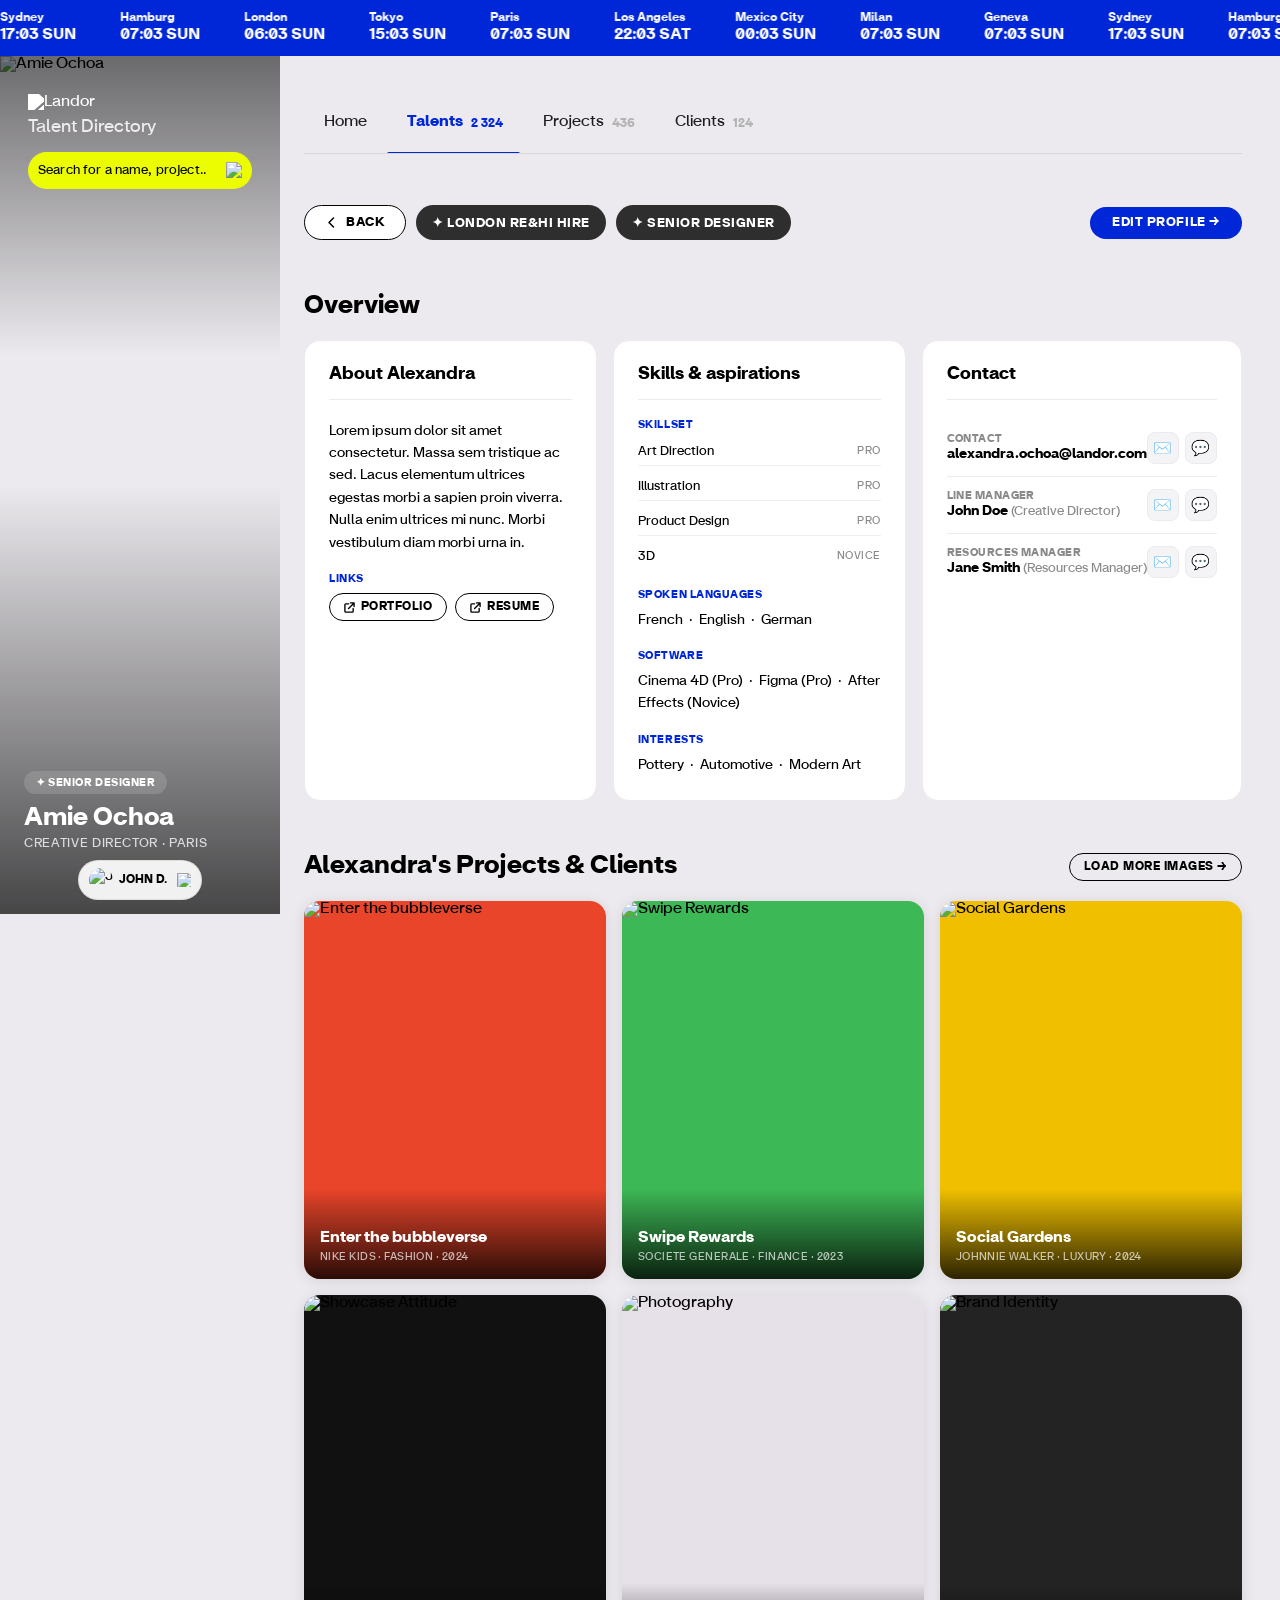
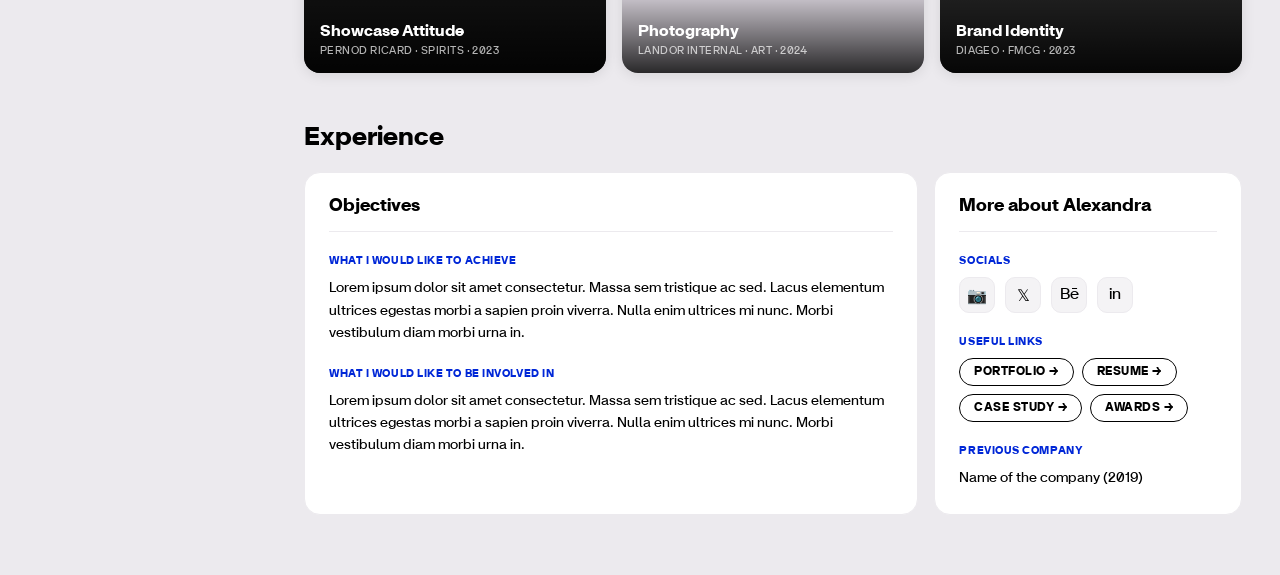
==== commit 9fc21a60: "Add shared components.css and sliding nav indicator - Extract all shared styles into components.css " ====
--- a/talent-profile.html
+++ b/talent-profile.html
@@ -5,35 +5,9 @@
   <meta name="viewport" content="width=device-width, initial-scale=1.0" />
   <title>Landor — Amie Ochoa</title>
   <link rel="stylesheet" href="design_handoff_landor_design_system/tokens.css" />
+  <link rel="stylesheet" href="components.css" />
   <style>
-    *, *::before, *::after { box-sizing: border-box; margin: 0; padding: 0; }
-    a { text-decoration: none; color: inherit; }
-    button { font: inherit; cursor: pointer; background: none; border: none; }
-    img { display: block; max-width: 100%; }
-
-    :root {
-      --blue:     var(--ds-interactive-default);   /* #0027D7 */
-      --volt:     var(--ds-volt);                  /* #ECFD01 */
-      --neutral:  var(--ds-border);                /* #ECEAEE */
-      --muted:    var(--ds-text-muted);            /* #898989 */
-      --font:     var(--ds-font-display);
-      --sidebar-w: 280px;
-    }
-
-    html, body { font-family: var(--font); background: var(--ds-bg-page); color: #000; height: 100%; }
-    body { overflow-x: hidden; }
-    ::-webkit-scrollbar { width: 6px; } ::-webkit-scrollbar-thumb { background: #ccc; border-radius: 3px; }
-
-    /* ── Timezone bar ── */
-    .timezone-bar { background: var(--blue); color: #fff; overflow: hidden; padding: 11px 0; }
-    @keyframes tz-scroll { 0% { transform: translateX(0); } 100% { transform: translateX(-50%); } }
-    .timezone-track { display: flex; gap: 44px; align-items: center; width: max-content; animation: tz-scroll 30s linear infinite; will-change: transform; }
-    .tz-item { display: flex; flex-direction: column; gap: 3px; flex-shrink: 0; }
-    .tz-city { font-size: 12px; font-weight: 600; white-space: nowrap; }
-    .tz-time  { font-size: 16px; font-weight: 700; white-space: nowrap; }
-
-    /* ── Page shell ── */
-    .page { display: flex; min-height: calc(100vh - 42px); }
+    :root { --sidebar-w: 280px; }
 
     /* ══════════════════════════════════════════
        SIDEBAR — talent portrait panel
@@ -51,15 +25,8 @@
       padding: clamp(24px, 3vw, 40px) clamp(16px, 2.5vw, 28px) 0;
       display: flex; flex-direction: column; gap: 14px;
     }
-    .sidebar-brand { display: flex; flex-direction: column; gap: 6px; }
     .sidebar-logo  { width: min(160px, 80%); filter: brightness(0) invert(1); }
-    .sidebar-subtitle { font-size: 16px; color: rgba(255,255,255,0.85); line-height: 1.1; }
-    .search-bar {
-      background: var(--volt); border-radius: 100px; padding: 9px 14px;
-      display: flex; align-items: center; gap: 10px; cursor: text;
-    }
-    .search-bar span { font-size: 13px; flex: 1; min-width: 0; overflow: hidden; text-overflow: ellipsis; white-space: nowrap; }
-    .search-icon { width: 16px; height: 16px; flex-shrink: 0; }
+    .sidebar-subtitle { color: rgba(255,255,255,0.85); }
 
     /* Portrait fills the sidebar */
     .portrait-fill { position: absolute; inset: 0; }
@@ -112,36 +79,12 @@
       display: flex; flex-direction: column; gap: clamp(32px, 4vw, 52px);
     }
 
-    /* Top nav */
-    .top-nav {
-      display: flex; gap: clamp(16px, 2.5vw, 40px); align-items: flex-start;
-      border-bottom: 1px solid #d8d8d8; height: 60px;
-      overflow-x: auto; scrollbar-width: none;
-    }
-    .top-nav::-webkit-scrollbar { display: none; }
-    .nav-item {
-      display: flex; align-items: center; gap: 8px; height: 100%;
-      font-size: clamp(15px, 1.4vw, 20px); cursor: pointer; flex-shrink: 0; color: inherit;
-    }
-    .nav-item.active { border-bottom: 1.5px solid var(--blue); font-weight: 700; }
-    .nav-item .count { color: var(--muted); }
-
     /* ── Action bar: BACK + tags + EDIT PROFILE ── */
     .action-bar {
       display: flex; align-items: center; justify-content: space-between;
       gap: 12px; flex-wrap: wrap;
     }
     .action-left { display: flex; align-items: center; gap: 10px; flex-wrap: wrap; }
-
-    .btn-back {
-      display: inline-flex; align-items: center; gap: 8px;
-      border: 1.5px solid #000; border-radius: 100px;
-      padding: 10px 20px; font-size: 13px; font-weight: 600; font-family: var(--font);
-      text-transform: uppercase; letter-spacing: 0.04em; background: #fff; cursor: pointer;
-      transition: background 150ms ease, color 150ms ease;
-    }
-    .btn-back:hover { background: #000; color: #fff; }
-    .btn-back:hover svg { stroke: #fff; }
 
     .role-tag {
       display: inline-flex; align-items: center; gap: 7px;
@@ -149,15 +92,6 @@
       padding: 10px 16px; font-size: 13px; font-weight: 700;
       text-transform: uppercase; letter-spacing: 0.04em; white-space: nowrap;
     }
-
-    .btn-edit {
-      display: inline-flex; align-items: center; gap: 8px;
-      background: var(--blue); color: #fff; border-radius: 100px;
-      padding: 10px 22px; font-size: 13px; font-weight: 600;
-      text-transform: uppercase; letter-spacing: 0.04em; font-family: var(--font); cursor: pointer;
-      transition: background 150ms ease;
-    }
-    .btn-edit:hover { background: #0e1adf; }
 
     /* ── Section heading ── */
     .section-heading {
@@ -356,7 +290,8 @@
   <main class="main">
 
     <!-- Nav -->
-    <nav class="top-nav">
+    <nav class="top-nav" id="navProfile">
+      <div class="nav-indicator" id="navProfileIndicator"></div>
       <a class="nav-item" href="index.html">Home</a>
       <a class="nav-item active" href="index.html#talents"><span>Talents</span><span class="count">2 324</span></a>
       <a class="nav-item" href="#"><span>Projects</span><span class="count">436</span></a>
@@ -603,6 +538,19 @@
   updateClocks();
   setInterval(updateClocks, 60000);
 
+  // Nav indicator init
+  document.addEventListener('DOMContentLoaded', function() {
+    var nav = document.getElementById('navProfile');
+    var ind = document.getElementById('navProfileIndicator');
+    if (!nav || !ind) return;
+    var active = nav.querySelector('.nav-item.active');
+    if (!active) return;
+    ind.style.transition = 'none';
+    ind.style.left  = active.offsetLeft + 'px';
+    ind.style.width = active.offsetWidth + 'px';
+    requestAnimationFrame(function() { ind.style.transition = ''; });
+  });
+
   /* ── Supabase — load talent profile ────────────────────── */
   const SB_URL = 'https://iynxaaxpjtlwhhjfaolc.supabase.co';
   const SB_KEY = 'sb_publishable_99PXDwxMUeJG0t_K7K76Jw_TKfnzI5s';
--- a/components.css
+++ b/components.css
@@ -0,0 +1,250 @@
+/* ============================================================
+   Landor Talent Directory — Shared Component Library
+   Import order: tokens.css → components.css → page styles
+   v1.0
+   ============================================================ */
+
+/* ─── Reset ────────────────────────────────────────────────── */
+*, *::before, *::after { box-sizing: border-box; margin: 0; padding: 0; }
+a { text-decoration: none; color: inherit; }
+button { font: inherit; cursor: pointer; background: none; border: none; }
+img { display: block; max-width: 100%; }
+
+/* ─── Base ──────────────────────────────────────────────────── */
+html, body {
+  font-family: var(--ds-font-display);
+  background: var(--ds-bg-page);
+  color: var(--ds-text);
+  height: 100%;
+}
+body { overflow-x: hidden; }
+
+/* ─── Scrollbar ─────────────────────────────────────────────── */
+::-webkit-scrollbar { width: 6px; height: 6px; }
+::-webkit-scrollbar-thumb { background: #ccc; border-radius: 3px; }
+
+/* ─── Local shorthand aliases ───────────────────────────────── */
+:root {
+  --blue:    var(--ds-interactive-default);  /* #0027D7 */
+  --volt:    var(--ds-volt);                 /* #ECFD01 */
+  --black:   var(--ds-black);
+  --white:   var(--ds-bg-surface);
+  --shore:   var(--ds-shore);
+  --neutral: var(--ds-border);
+  --muted:   var(--ds-text-muted);
+  --font:    var(--ds-font-display);
+}
+
+/* ============================================================
+   TIMEZONE BAR
+   ============================================================ */
+.timezone-bar {
+  background: var(--blue);
+  color: #fff;
+  overflow: hidden;
+  padding: 11px 0;
+  width: 100%;
+}
+@keyframes tz-scroll {
+  0%   { transform: translateX(0); }
+  100% { transform: translateX(-50%); }
+}
+.timezone-track {
+  display: flex;
+  gap: 44px;
+  align-items: center;
+  width: max-content;
+  animation: tz-scroll 30s linear infinite;
+  will-change: transform;
+}
+.tz-item  { display: flex; flex-direction: column; gap: 3px; flex-shrink: 0; }
+.tz-city  { font-size: 12px; font-weight: 600; line-height: 1.1; white-space: nowrap; }
+.tz-time  { font-size: 16px; font-weight: 700; line-height: 1.1; white-space: nowrap; }
+
+/* ============================================================
+   PAGE SHELL
+   ============================================================ */
+.page {
+  display: flex;
+  min-height: calc(100vh - 42px);
+  width: 100%;
+}
+
+/* ============================================================
+   TOP NAVIGATION — sliding indicator component
+   ============================================================ */
+.top-nav {
+  position: relative;
+  display: flex;
+  gap: 0;
+  align-items: flex-start;
+  border-bottom: 1px solid var(--ds-nav-border);
+  height: 60px;
+  overflow-x: auto;
+  scrollbar-width: none;
+}
+.top-nav::-webkit-scrollbar { display: none; }
+
+.nav-item {
+  display: flex;
+  align-items: center;
+  gap: 8px;
+  height: 100%;
+  padding: 0 20px;
+  font-size: clamp(14px, 1.3vw, 16px);
+  font-weight: 400;
+  line-height: 1.1;
+  cursor: pointer;
+  flex-shrink: 0;
+  color: var(--ds-nav-text);
+  transition: color 150ms ease;
+  border-bottom: 1px solid transparent;
+  margin-bottom: -1px;
+}
+.nav-item:hover  { border-bottom-color: rgba(0, 39, 215, 0.5); }
+.nav-item.active { color: var(--ds-nav-active); font-weight: 600; }
+
+.nav-item .count         { color: var(--ds-nav-count); font-weight: 600; font-size: 12px; }
+.nav-item.active .count  { color: var(--ds-nav-active); }
+
+/* Sliding blue underline indicator */
+.nav-indicator {
+  position: absolute;
+  bottom: -1px;
+  height: 2px;
+  background: var(--ds-nav-active);
+  border-radius: 2px 2px 0 0;
+  transition: left  280ms cubic-bezier(0.4, 0, 0.2, 1),
+              width 280ms cubic-bezier(0.4, 0, 0.2, 1);
+  pointer-events: none;
+}
+
+/* ============================================================
+   SIDEBAR SHARED ELEMENTS
+   ============================================================ */
+.sidebar-brand    { display: flex; flex-direction: column; gap: 8px; }
+.sidebar-logo     { width: min(196px, 100%); height: auto; }
+.sidebar-subtitle { font-size: clamp(16px, 1.4vw, 20px); line-height: 1.1; color: #000; }
+
+.search-bar {
+  background: var(--volt);
+  border-radius: 100px;
+  padding: 10px;
+  display: flex;
+  align-items: center;
+  justify-content: center;
+  gap: 10px;
+  cursor: text;
+}
+.search-bar span {
+  font-size: clamp(12px, 1vw, 14px);
+  letter-spacing: 0.14px;
+  color: #000;
+  white-space: nowrap;
+  line-height: 17px;
+  flex: 1; min-width: 0;
+  overflow: hidden; text-overflow: ellipsis;
+}
+.search-icon { width: 16px; height: 16.8px; flex-shrink: 0; }
+
+/* ============================================================
+   USER PILL
+   ============================================================ */
+.user-pill {
+  background: #fff;
+  border: 0.5px solid var(--shore);
+  border-radius: 1000px;
+  padding: 8px 10px;
+  display: flex;
+  align-items: center;
+  gap: 10px;
+  white-space: nowrap;
+}
+.user-pill-inner { display: flex; align-items: center; gap: 4px; }
+.user-avatar     { width: 24px; height: 24px; border-radius: 50%; object-fit: cover; }
+.user-name       { font-size: 12px; font-weight: 600; text-transform: uppercase; color: var(--black); line-height: 1.1; }
+.settings-icon   { width: 14px; height: 14px; object-fit: cover; }
+
+/* ============================================================
+   SHARED BUTTONS
+   ============================================================ */
+.btn-arrow {
+  background: var(--blue);
+  border-radius: 100px;
+  width: 28px; height: 28px;
+  display: flex; align-items: center; justify-content: center;
+  cursor: pointer; flex-shrink: 0;
+  transition: opacity var(--ds-transition), background var(--ds-transition);
+}
+.btn-arrow:hover  { opacity: 0.8; }
+.btn-arrow:active { background: var(--ds-interactive-pressed); }
+.btn-arrow img    { width: 12px; height: 12px; }
+
+.btn-pill {
+  border: 0.5px solid #000;
+  border-radius: 100px;
+  padding: 8px 12px;
+  display: flex; align-items: center; gap: 4px;
+  font-size: 12px; letter-spacing: 0.12px; text-transform: uppercase;
+  opacity: 0.8; cursor: pointer; white-space: nowrap;
+  transition: opacity var(--ds-transition), background var(--ds-transition);
+}
+.btn-pill:hover { opacity: 1; background: rgba(0,0,0,0.05); }
+.btn-pill img   { width: 12px; height: 12px; }
+
+.btn-back {
+  display: inline-flex; align-items: center; gap: 8px;
+  border: 1.5px solid #000; border-radius: 100px;
+  padding: 10px 20px; font-size: 13px; font-weight: 600;
+  font-family: var(--font); text-transform: uppercase; letter-spacing: 0.04em;
+  background: #fff; cursor: pointer;
+  transition: background 150ms ease, color 150ms ease;
+}
+.btn-back:hover       { background: #000; color: #fff; }
+.btn-back:hover svg   { stroke: #fff; }
+
+.btn-edit {
+  display: inline-flex; align-items: center; gap: 8px;
+  background: var(--blue); color: #fff; border-radius: 100px;
+  padding: 10px 22px; font-size: 13px; font-weight: 600;
+  text-transform: uppercase; letter-spacing: 0.04em;
+  font-family: var(--font); cursor: pointer;
+  transition: background 150ms ease;
+}
+.btn-edit:hover { background: #0e1adf; }
+
+/* ============================================================
+   TAG / CHIP PILLS
+   ============================================================ */
+.tag-pill {
+  display: inline-flex; align-items: center;
+  background: rgba(255,255,255,0.66);
+  backdrop-filter: blur(2px);
+  border-radius: 100px;
+  padding: 8px 16px;
+  font-size: 12px; font-weight: 600;
+  text-transform: uppercase; line-height: 1.1;
+}
+
+/* ============================================================
+   CARD SHARED — gradient overlay + shadow
+   ============================================================ */
+.card-shadow { box-shadow: var(--ds-shadow-card); }
+
+.card-overlay {
+  position: absolute; inset: 0;
+  background: linear-gradient(to bottom, rgba(0,0,0,0) 0%, #000 73.944%);
+}
+
+/* dot separator used in card meta lines */
+.dot {
+  width: 4px; height: 4px;
+  border-radius: 50%;
+  background: currentColor;
+  flex-shrink: 0;
+}
+
+/* ============================================================
+   NAV INDICATOR JS HELPER  (injected via shared script)
+   Add data-nav-indicator="true" to any .top-nav to auto-init
+   ============================================================ */
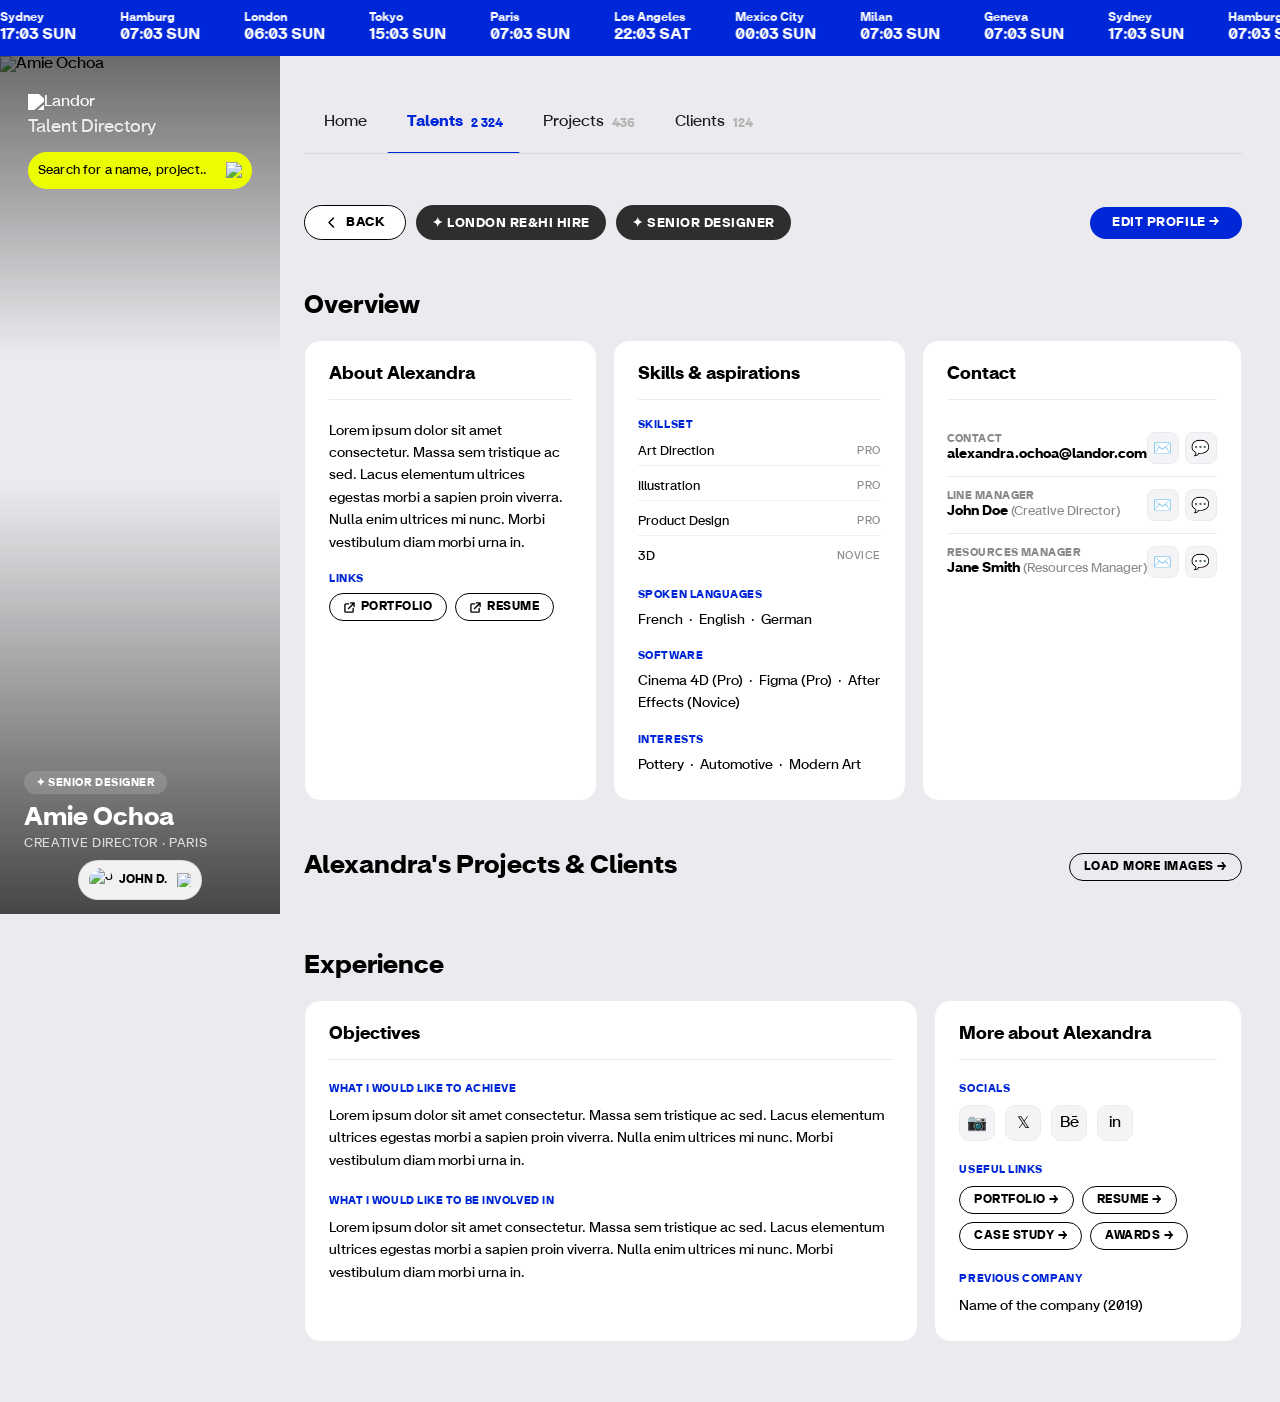
==== commit 23af855d: "Dynamize talent profile headings and projects from database" ====
--- a/talent-profile.html
+++ b/talent-profile.html
@@ -4,7 +4,7 @@
   <meta charset="UTF-8" />
   <meta name="viewport" content="width=device-width, initial-scale=1.0" />
   <title>Landor — Amie Ochoa</title>
-  <link rel="stylesheet" href="design_handoff_landor_design_system/tokens.css" />
+  <link rel="stylesheet" href="tokens.css" />
   <link rel="stylesheet" href="components.css" />
   <style>
     :root { --sidebar-w: 280px; }
@@ -318,7 +318,7 @@
 
         <!-- About -->
         <div class="overview-col">
-          <div class="col-title">About Alexandra</div>
+          <div class="col-title"><span class="profile-about-title">About Alexandra</span></div>
           <div class="info-block">
             <div class="info-text profile-bio">Lorem ipsum dolor sit amet consectetur. Massa sem tristique ac sed. Lacus elementum ultrices egestas morbi a sapien proin viverra. Nulla enim ultrices mi nunc. Morbi vestibulum diam morbi urna in.</div>
           </div>
@@ -404,64 +404,11 @@
     <!-- ── Projects & Clients ── -->
     <div>
       <div class="section-heading-row" style="margin-bottom:20px;">
-        <div class="section-heading">Alexandra's Projects &amp; Clients</div>
+        <div class="section-heading"><span class="profile-projects-title">Alexandra's Projects &amp; Clients</span></div>
         <button class="btn-outline">Load more images →</button>
       </div>
-      <div class="projects-grid">
-        <div class="pcard">
-          <div class="pcard-bg" style="background:#e8452a;">
-            <img src="https://www.figma.com/api/mcp/asset/81548a12-c7cd-410e-a133-e1fbc5a7ac2f" alt="Enter the bubbleverse" />
-          </div>
-          <div class="pcard-info">
-            <div class="pcard-title">Enter the bubbleverse</div>
-            <div class="pcard-meta">Nike Kids · Fashion · 2024</div>
-          </div>
-        </div>
-        <div class="pcard">
-          <div class="pcard-bg" style="background:#3db856;">
-            <img src="https://www.figma.com/api/mcp/asset/37ed6550-de68-4342-b2f5-ffe6c5d1ac01" alt="Swipe Rewards" />
-          </div>
-          <div class="pcard-info">
-            <div class="pcard-title">Swipe Rewards</div>
-            <div class="pcard-meta">Societe Generale · Finance · 2023</div>
-          </div>
-        </div>
-        <div class="pcard">
-          <div class="pcard-bg" style="background:#f0c000;">
-            <img src="https://www.figma.com/api/mcp/asset/657f3faf-bc28-4b92-bb1c-7340cdb7ed05" alt="Social Gardens" />
-          </div>
-          <div class="pcard-info">
-            <div class="pcard-title">Social Gardens</div>
-            <div class="pcard-meta">Johnnie Walker · Luxury · 2024</div>
-          </div>
-        </div>
-        <div class="pcard">
-          <div class="pcard-bg" style="background:#111;">
-            <img src="https://www.figma.com/api/mcp/asset/8bc284f7-098f-42b9-a63d-76ef9776342d" alt="Showcase Attitude" />
-          </div>
-          <div class="pcard-info">
-            <div class="pcard-title">Showcase Attitude</div>
-            <div class="pcard-meta">Pernod Ricard · Spirits · 2023</div>
-          </div>
-        </div>
-        <div class="pcard">
-          <div class="pcard-bg" style="background:#e6e0e9;">
-            <img src="https://www.figma.com/api/mcp/asset/be12409f-1854-4672-a7e2-0f3ce7ca5bf1" alt="Photography" />
-          </div>
-          <div class="pcard-info">
-            <div class="pcard-title">Photography</div>
-            <div class="pcard-meta">Landor Internal · Art · 2024</div>
-          </div>
-        </div>
-        <div class="pcard">
-          <div class="pcard-bg" style="background:#232323;">
-            <img src="https://www.figma.com/api/mcp/asset/b583cbd6-e702-4d70-8a58-025345ec14e3" alt="Brand Identity" />
-          </div>
-          <div class="pcard-info">
-            <div class="pcard-title">Brand Identity</div>
-            <div class="pcard-meta">Diageo · FMCG · 2023</div>
-          </div>
-        </div>
+      <div class="projects-grid" id="projects-grid">
+        <!-- Projects will be populated here -->
       </div>
     </div>
 
@@ -483,7 +430,7 @@
         </div>
 
         <div class="exp-col">
-          <div class="col-title" style="padding-bottom:16px;border-bottom:1px solid var(--neutral);">More about Alexandra</div>
+          <div class="col-title" style="padding-bottom:16px;border-bottom:1px solid var(--neutral);"><span class="profile-more-title">More about Alexandra</span></div>
           <div class="exp-sub">
             <div class="info-label">Socials</div>
             <div class="socials-row">
@@ -586,6 +533,12 @@
     setText('.profile-name', t.full_name);
     setText('.profile-role', `${t.seniority ?? ''} ${t.role_title ?? ''}`.trim());
 
+    // Dynamic headings with preferred_name
+    const displayName = t.preferred_name || t.full_name;
+    setText('.profile-about-title', `About ${displayName}`);
+    setText('.profile-projects-title', `${displayName}'s Projects & Clients`);
+    setText('.profile-more-title', `More about ${displayName}`);
+
     // Bio / about
     setText('.profile-bio', t.bio);
 
@@ -607,8 +560,43 @@
       if (link) { link.textContent = t.portfolio_url; link.href = t.portfolio_url.startsWith('http') ? t.portfolio_url : `https://${t.portfolio_url}`; }
     }
 
+    // Load projects
+    await loadProjects(id);
+
     // Page title
     document.title = `${t.full_name} — Landor Talent Directory`;
+  }
+
+  async function loadProjects(talentId) {
+    const res = await fetch(`${SB_URL}/rest/v1/talent_projects?talent_id=eq.${talentId}&order=created_at.desc`, {
+      headers: { apikey: SB_KEY, Authorization: `Bearer ${SB_KEY}` }
+    });
+    const projects = await res.json();
+    if (!Array.isArray(projects)) return;
+
+    const grid = document.getElementById('projects-grid');
+    if (!grid) return;
+    grid.innerHTML = '';
+
+    projects.forEach(p => {
+      const card = document.createElement('div');
+      card.className = 'pcard';
+      const bgColor = p.bg_color || '#232323';
+      const imgSrc = p.image_url || '';
+      const title = p.project_name || 'Untitled';
+      const meta = [p.client_name, p.category, p.year].filter(Boolean).join(' · ');
+
+      card.innerHTML = `
+        <div class="pcard-bg" style="background:${bgColor};">
+          ${imgSrc ? `<img src="${imgSrc}" alt="${title}" />` : ''}
+        </div>
+        <div class="pcard-info">
+          <div class="pcard-title">${title}</div>
+          ${meta ? `<div class="pcard-meta">${meta}</div>` : ''}
+        </div>
+      `;
+      grid.appendChild(card);
+    });
   }
 
   loadProfile();
--- a/tokens.css
+++ b/tokens.css
@@ -0,0 +1,136 @@
+/* ============================================================
+   LANDOR Design System — Design Tokens
+   Internal Tool / Talent Directory
+   v1.2 — Added: Navigation, Cards, Filters, Timezone tokens + new component sections
+   ============================================================ */
+
+/* Font faces — Landor Sans Beta (licensed), Archivo as fallback */
+@font-face {
+  font-family: "Landor Sans Beta";
+  src: url("../Fonts/20230912_Landor Sans Beta Regular.woff2") format("woff2"),
+       url("../Fonts/20230912_Landor Sans Beta Regular.woff")  format("woff");
+  font-weight: 400;
+}
+@font-face {
+  font-family: "Landor Sans Beta";
+  src: url("../Fonts/20230912_Landor Sans Beta Bold.woff2") format("woff2"),
+       url("../Fonts/20230912_Landor Sans Beta Bold.woff")  format("woff");
+  font-weight: 700;
+}
+
+:root {
+  /* Brand colours */
+  --ds-ultramarine: #0E1ADF;
+  --ds-volt:        #ECFD01;
+  --ds-shore:       #DBD1C8;
+  --ds-black:       #000000;
+  --ds-white:       #FFFFFF;
+
+  /* Semantic roles */
+  --ds-primary: var(--ds-ultramarine);
+  --ds-accent:  var(--ds-volt);
+
+  /* Interactive blues */
+  --ds-interactive-default:  #0027D7;
+  --ds-interactive-hover:    #0E1ADF;
+  --ds-interactive-pressed:  #081086;
+  --ds-interactive-disabled: #DCDCDC;
+
+  /* Surfaces & lines */
+  --ds-bg-page:        #ECEAEE;
+  --ds-bg-header:      #E6E0E9;
+  --ds-bg-surface:     #FFFFFF;
+  --ds-bg-field:       #E8E6EA;
+  --ds-bg-row-hover:   #F4F3F5;
+  --ds-border:         #ECEAEE;
+  --ds-border-strong:  #232323;
+  --ds-border-panel:   #E0DEE3;
+
+  /* Text */
+  --ds-text:           #000000;
+  --ds-text-secondary: #606161;
+  --ds-text-muted:     #898989;
+  --ds-text-on-dark:   #FFFFFF;
+
+  /* Navigation */
+  --ds-nav-text:        #1D1D21;
+  --ds-nav-count:       #B3B3B3;
+  --ds-nav-border:      #D8D8D8;
+  --ds-nav-active:      #0027D7;
+
+  /* Cards */
+  --ds-shadow-card:     0px 2px 12px rgba(0, 0, 0, 0.12);
+  --ds-shadow-card-sm:  0px 2px 6px rgba(0, 0, 0, 0.12);
+  --ds-frosted:         rgba(255, 255, 255, 0.77);
+
+  /* Filter panel */
+  --ds-filter-divider:      #D9DADA;
+  --ds-filter-search-bg:    #D9DADA;
+  --ds-filter-dropdown-bg:  #FBFBFB;
+  --ds-text-deselected:     #A0A2A2;
+  --ds-neutral-100:         #ECECEC;
+
+  /* Avatar palette (initials fallback) */
+  --ds-avatar-1: #0E1ADF;  /* white text */
+  --ds-avatar-2: #DBD1C8;  /* black text */
+  --ds-avatar-3: #C9B8E0;  /* #3A2A52 text */
+  --ds-avatar-4: #232323;  /* white text */
+
+  /* Typography */
+  --ds-font-display: "Landor Sans Beta", "Archivo", "Helvetica Neue", Arial, sans-serif;
+  --ds-font-body:    "Landor Sans Beta", "Archivo", "Helvetica Neue", Arial, sans-serif;
+  --ds-weight-regular:  400;
+  --ds-weight-medium:   500;
+  --ds-weight-semibold: 600;
+  --ds-weight-bold:     700;
+  --ds-weight-black:    800;
+
+  /* Size / line-height pairs */
+  --ds-display-lg: 64px;    --ds-display-lg-lh: 64px;
+  --ds-display-md: 32px;    --ds-display-md-lh: 35px;
+  --ds-display-sm: 24px;    --ds-display-sm-lh: 24px;
+  --ds-headline-lg: 32px;   --ds-headline-lg-lh: 32px;
+  --ds-headline-md: 28px;   --ds-headline-md-lh: 31px;
+  --ds-headline-sm: 20px;   --ds-headline-sm-lh: 20px;
+  --ds-body-lg: 16px;       --ds-body-lg-lh: 20px;
+  --ds-body-md: 14px;       --ds-body-md-lh: 14px;
+  --ds-body-sm: 12px;       --ds-body-sm-lh: 17px;
+  --ds-label-lg: 14px;      --ds-label-lg-lh: 14px;
+  --ds-label-sm: 12px;      --ds-label-sm-lh: 12px;
+  --ds-button-lg: 20px;     --ds-button-lg-lh: 19.7px;
+  --ds-button-sm: 12px;     --ds-button-sm-lh: 11.8px;
+
+  /* Tracking */
+  --ds-track-display: -0.02em;
+  --ds-track-label:   0.04em;
+  --ds-track-button:  0.02em;
+
+  /* Radii */
+  --ds-radius-pill:   1000px;
+  --ds-radius-frame:  40px 40px 16px 16px;
+  --ds-radius-card:   20px;
+  --ds-radius-tile:   14px;
+  --ds-radius-field:  8px;
+  --ds-radius-input:  6px;
+
+  /* Spacing (8px base) */
+  --ds-space-1: 4px;
+  --ds-space-2: 8px;
+  --ds-space-3: 12px;
+  --ds-space-4: 16px;
+  --ds-space-5: 20px;
+  --ds-space-6: 24px;
+  --ds-space-8: 32px;
+  --ds-space-card:   56px;
+  --ds-space-header: 52px;
+
+  /* Motion */
+  --ds-transition: 150ms ease;
+}
+
+/* ── Utility classes ── */
+.ds-display-lg  { font: var(--ds-weight-black) var(--ds-display-lg)/var(--ds-display-lg-lh) var(--ds-font-display); letter-spacing: var(--ds-track-display); text-transform: uppercase; }
+.ds-display-md  { font: var(--ds-weight-black) var(--ds-display-md)/var(--ds-display-md-lh) var(--ds-font-display); text-transform: uppercase; }
+.ds-headline-lg { font: var(--ds-weight-bold)  var(--ds-headline-lg)/var(--ds-headline-lg-lh) var(--ds-font-display); }
+.ds-body-lg     { font: var(--ds-weight-regular) var(--ds-body-lg)/var(--ds-body-lg-lh) var(--ds-font-body); }
+.ds-label-lg    { font: var(--ds-weight-semibold) var(--ds-label-lg)/var(--ds-label-lg-lh) var(--ds-font-body); letter-spacing: var(--ds-track-label); text-transform: uppercase; color: var(--ds-primary); }
--- a/components.css
+++ b/components.css
@@ -209,9 +209,10 @@
   padding: 10px 22px; font-size: 13px; font-weight: 600;
   text-transform: uppercase; letter-spacing: 0.04em;
   font-family: var(--font); cursor: pointer;
-  transition: background 150ms ease;
-}
-.btn-edit:hover { background: #0e1adf; }
+  transition: background 200ms ease, opacity 200ms ease;
+}
+.btn-edit:hover  { background: #0e1adf; opacity: 0.85; }
+.btn-edit:active { background: var(--ds-interactive-pressed); opacity: 1; }
 
 /* ============================================================
    TAG / CHIP PILLS
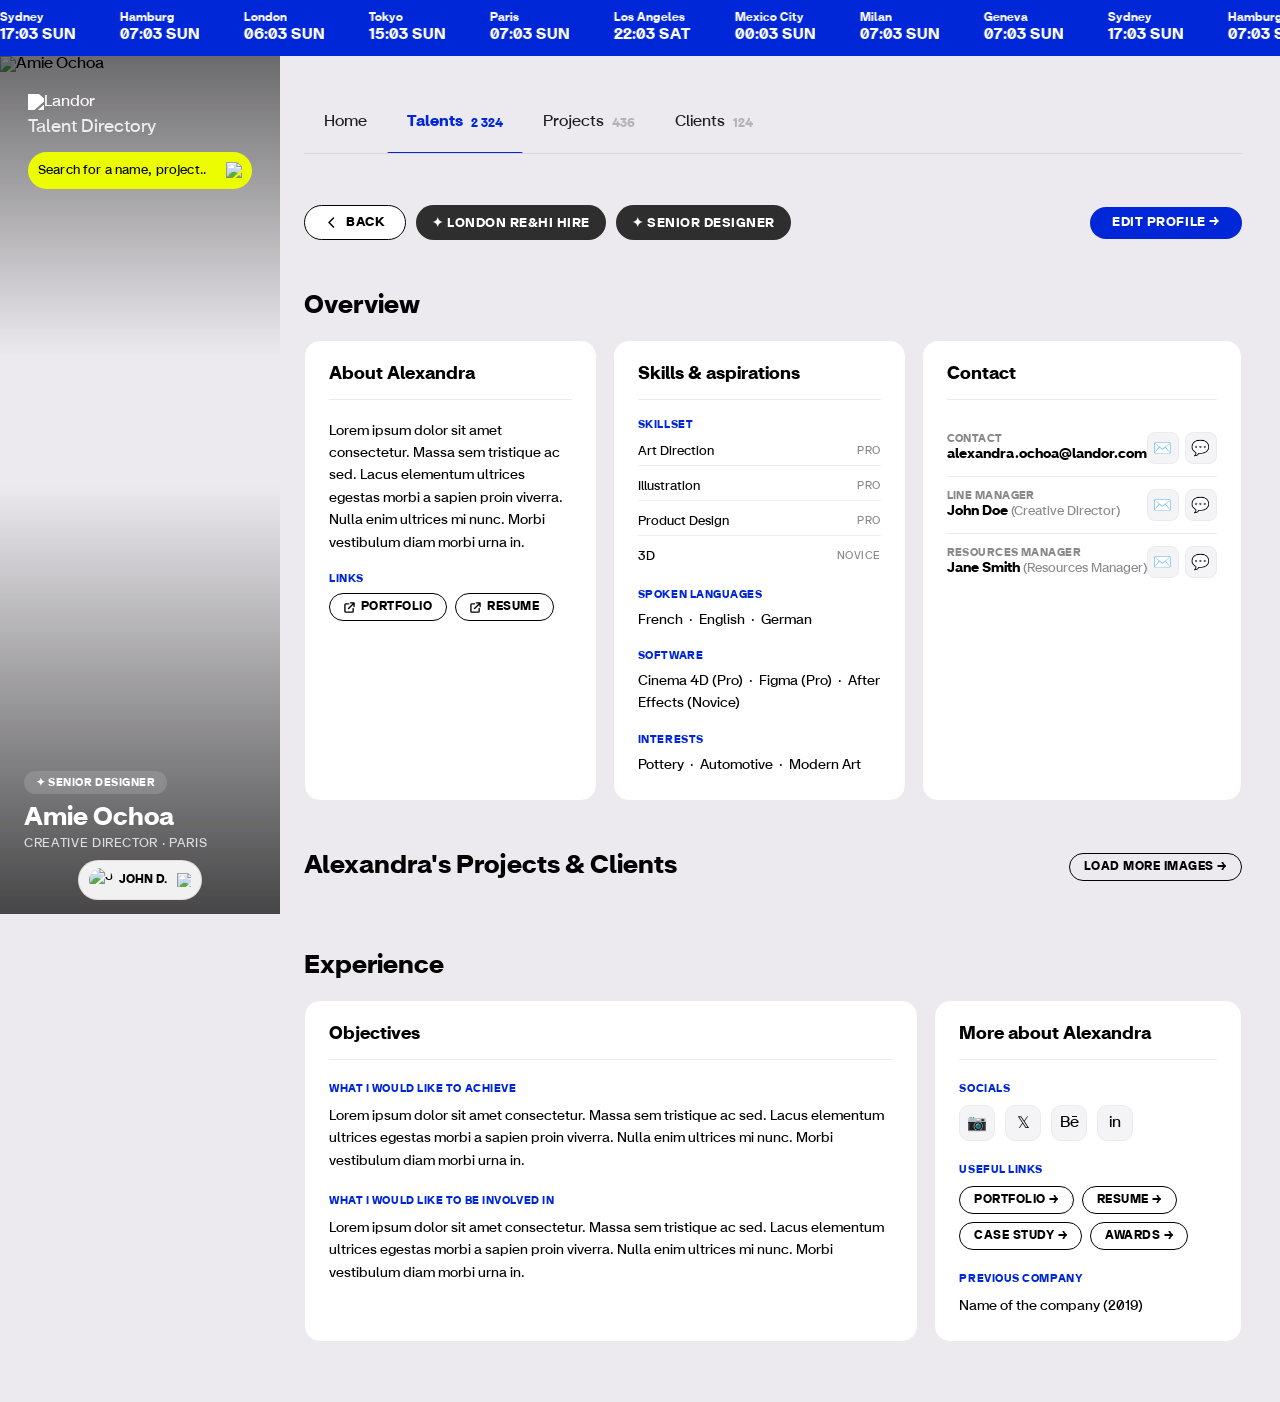
==== commit a7f2933a: "feat(talent-profile): wire interests section to Supabase" ====
--- a/talent-profile.html
+++ b/talent-profile.html
@@ -357,7 +357,7 @@
           </div>
           <div class="info-block">
             <div class="info-label">Interests</div>
-            <div class="info-text">Pottery &nbsp;·&nbsp; Automotive &nbsp;·&nbsp; Modern Art</div>
+            <div class="info-text profile-interests">Pottery &nbsp;·&nbsp; Automotive &nbsp;·&nbsp; Modern Art</div>
           </div>
         </div>
 
@@ -560,15 +560,16 @@
       if (link) { link.textContent = t.portfolio_url; link.href = t.portfolio_url.startsWith('http') ? t.portfolio_url : `https://${t.portfolio_url}`; }
     }
 
-    // Load projects
+    // Load projects and interests
     await loadProjects(id);
+    await loadInterests(id);
 
     // Page title
     document.title = `${t.full_name} — Landor Talent Directory`;
   }
 
   async function loadProjects(talentId) {
-    const res = await fetch(`${SB_URL}/rest/v1/talent_projects?talent_id=eq.${talentId}&order=created_at.desc`, {
+    const res = await fetch(`${SB_URL}/rest/v1/talent_projects?talent_id=eq.${talentId}`, {
       headers: { apikey: SB_KEY, Authorization: `Bearer ${SB_KEY}` }
     });
     const projects = await res.json();
@@ -599,6 +600,19 @@
     });
   }
 
+  async function loadInterests(talentId) {
+    const res = await fetch(`${SB_URL}/rest/v1/talent_interests?talent_id=eq.${talentId}`, {
+      headers: { apikey: SB_KEY, Authorization: `Bearer ${SB_KEY}` }
+    });
+    const interests = await res.json();
+    if (!Array.isArray(interests) || interests.length === 0) return;
+
+    const interestNames = interests.map(i => i.interest_name || i.name).filter(Boolean);
+    if (interestNames.length > 0) {
+      setText('.profile-interests', interestNames.join(' · '));
+    }
+  }
+
   loadProfile();
 </script>
 </body>
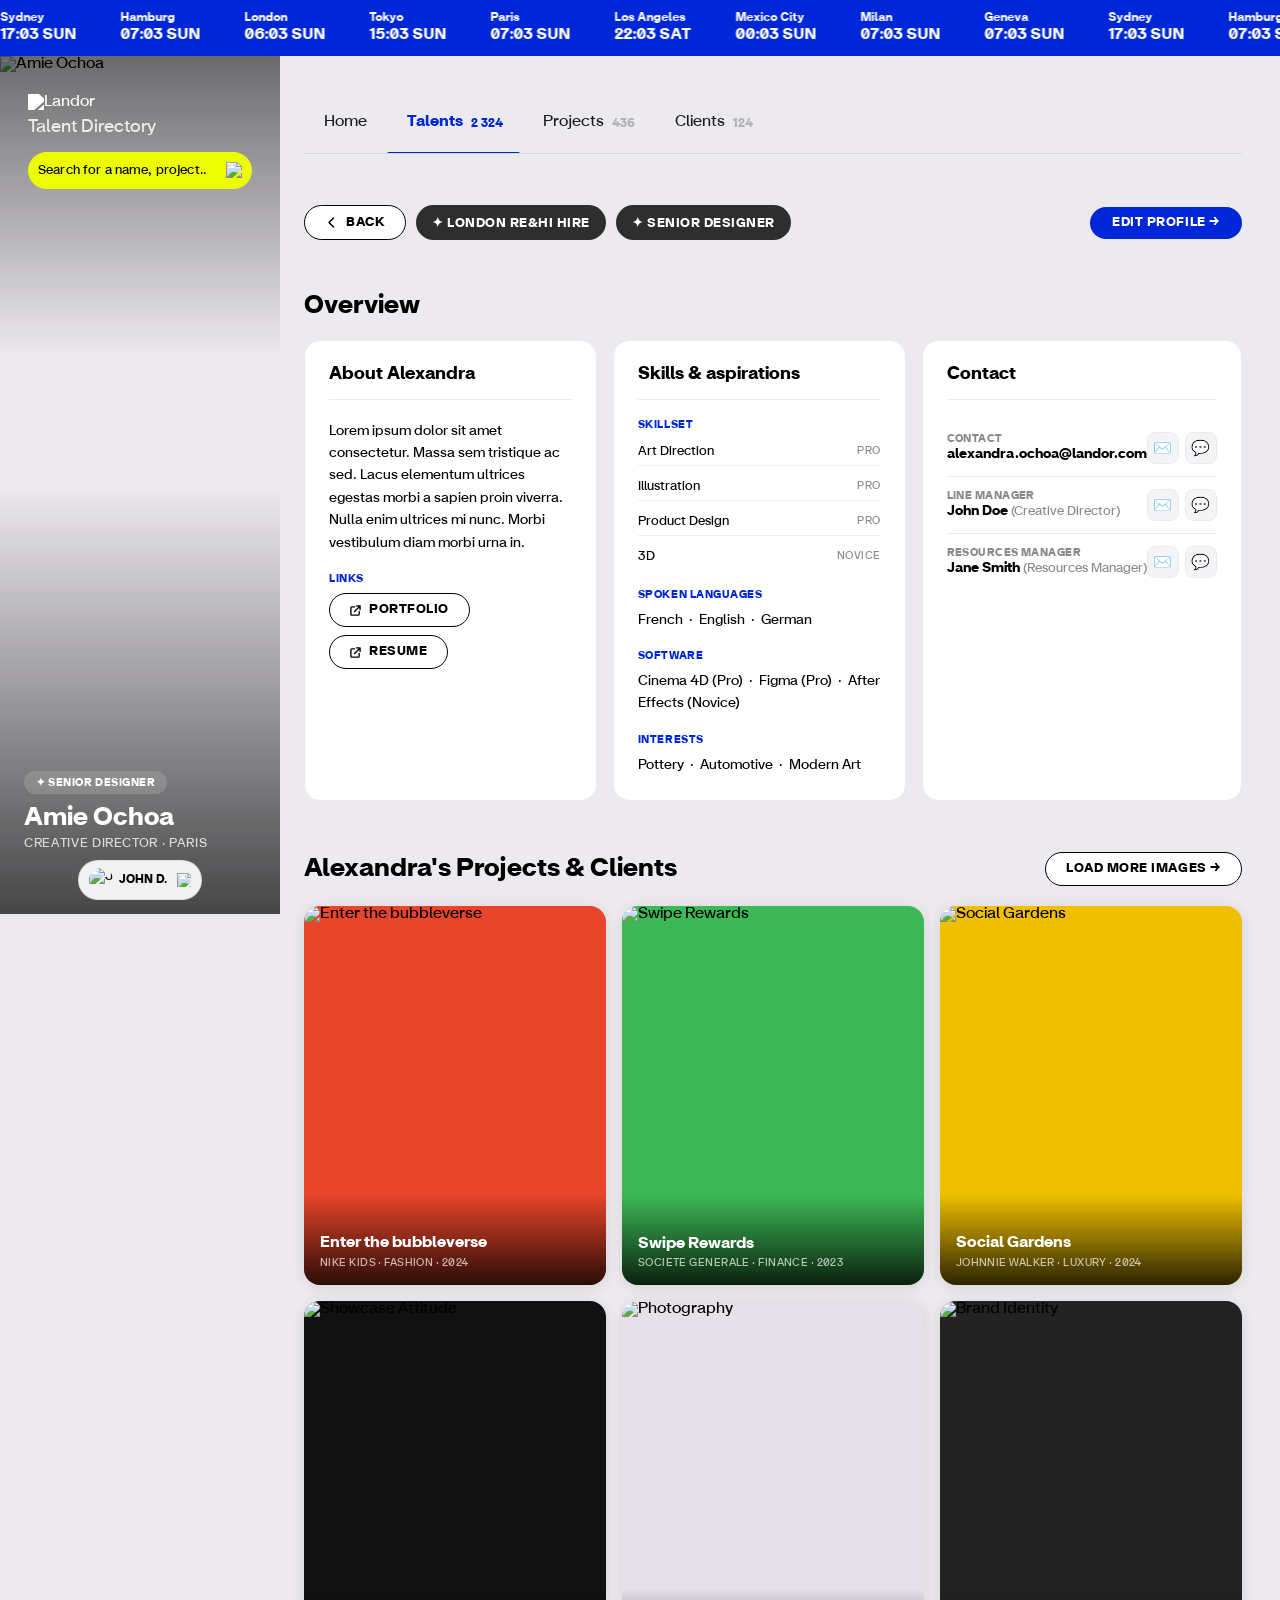
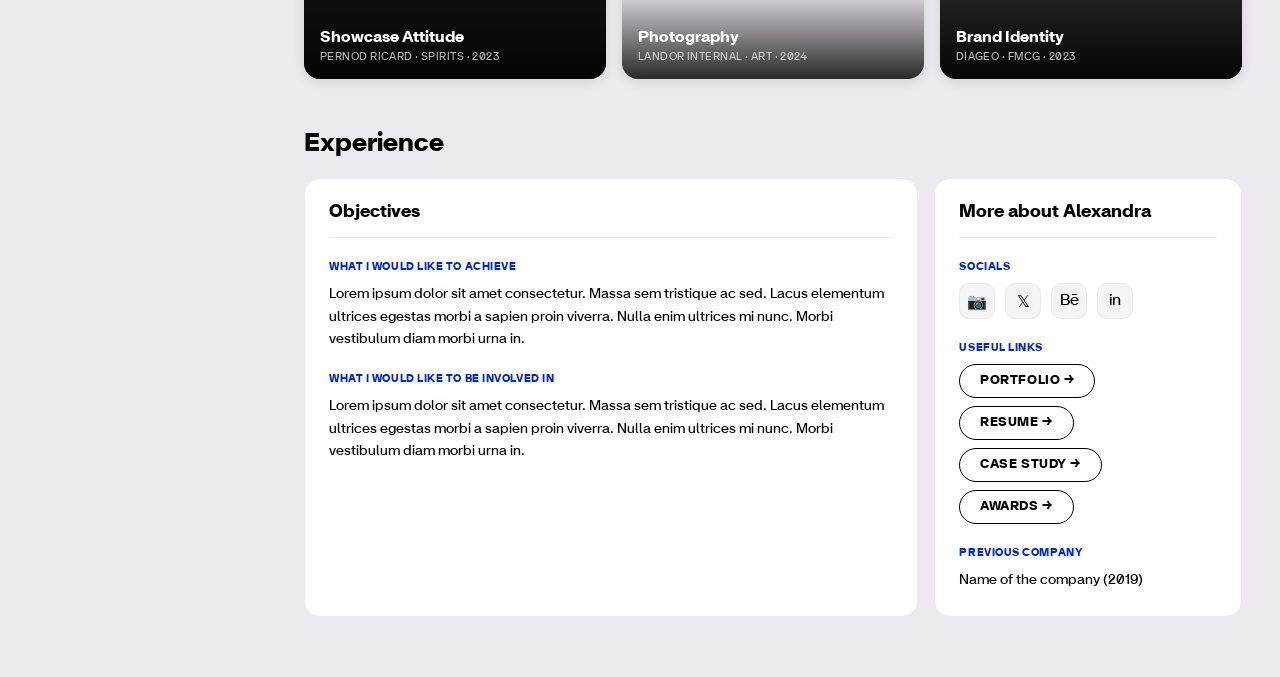
==== commit 56854b0b: "Replace custom buttons with shared component classes - Add .btn-tertiary to components.css (text-onl" ====
--- a/talent-profile.html
+++ b/talent-profile.html
@@ -147,15 +147,7 @@
     .icon-btn:hover { background: #e2dfe6; }
 
     /* Tertiary link-style button */
-    .btn-outline {
-      display: inline-flex; align-items: center; gap: 6px;
-      border: 1px solid #000; border-radius: 100px;
-      padding: 7px 14px; font-size: 12px; font-weight: 600;
-      text-transform: uppercase; letter-spacing: 0.04em;
-      font-family: var(--font); cursor: pointer; background: none;
-      transition: background 150ms ease, color 150ms ease;
-    }
-    .btn-outline:hover { background: #000; color: #fff; }
+    /* .btn-back replaced by .btn-back from components.css */
 
     /* ── Projects grid ── */
     .projects-grid {
@@ -318,18 +310,18 @@
 
         <!-- About -->
         <div class="overview-col">
-          <div class="col-title"><span class="profile-about-title">About Alexandra</span></div>
+          <div class="col-title">About Alexandra</div>
           <div class="info-block">
             <div class="info-text profile-bio">Lorem ipsum dolor sit amet consectetur. Massa sem tristique ac sed. Lacus elementum ultrices egestas morbi a sapien proin viverra. Nulla enim ultrices mi nunc. Morbi vestibulum diam morbi urna in.</div>
           </div>
           <div class="info-block">
             <div class="info-label">Links</div>
             <div style="display:flex;gap:8px;flex-wrap:wrap;">
-              <a class="btn-outline portfolio-link" href="#" target="_blank" rel="noopener">
+              <a class="btn-back portfolio-link" href="#" target="_blank" rel="noopener">
                 <svg width="11" height="11" viewBox="0 0 12 12" fill="none" stroke="currentColor" stroke-width="1.5" stroke-linecap="round" stroke-linejoin="round"><path d="M5 2H2a1 1 0 00-1 1v7a1 1 0 001 1h7a1 1 0 001-1V7M7 1h4m0 0v4m0-4L5 7"/></svg>
                 Portfolio
               </a>
-              <button class="btn-outline">
+              <button class="btn-back">
                 <svg width="11" height="11" viewBox="0 0 12 12" fill="none" stroke="currentColor" stroke-width="1.5" stroke-linecap="round" stroke-linejoin="round"><path d="M5 2H2a1 1 0 00-1 1v7a1 1 0 001 1h7a1 1 0 001-1V7M7 1h4m0 0v4m0-4L5 7"/></svg>
                 Resume
               </button>
@@ -357,7 +349,7 @@
           </div>
           <div class="info-block">
             <div class="info-label">Interests</div>
-            <div class="info-text profile-interests">Pottery &nbsp;·&nbsp; Automotive &nbsp;·&nbsp; Modern Art</div>
+            <div class="info-text">Pottery &nbsp;·&nbsp; Automotive &nbsp;·&nbsp; Modern Art</div>
           </div>
         </div>
 
@@ -404,11 +396,64 @@
     <!-- ── Projects & Clients ── -->
     <div>
       <div class="section-heading-row" style="margin-bottom:20px;">
-        <div class="section-heading"><span class="profile-projects-title">Alexandra's Projects &amp; Clients</span></div>
-        <button class="btn-outline">Load more images →</button>
-      </div>
-      <div class="projects-grid" id="projects-grid">
-        <!-- Projects will be populated here -->
+        <div class="section-heading">Alexandra's Projects &amp; Clients</div>
+        <button class="btn-back">Load more images →</button>
+      </div>
+      <div class="projects-grid">
+        <div class="pcard">
+          <div class="pcard-bg" style="background:#e8452a;">
+            <img src="https://www.figma.com/api/mcp/asset/81548a12-c7cd-410e-a133-e1fbc5a7ac2f" alt="Enter the bubbleverse" />
+          </div>
+          <div class="pcard-info">
+            <div class="pcard-title">Enter the bubbleverse</div>
+            <div class="pcard-meta">Nike Kids · Fashion · 2024</div>
+          </div>
+        </div>
+        <div class="pcard">
+          <div class="pcard-bg" style="background:#3db856;">
+            <img src="https://www.figma.com/api/mcp/asset/37ed6550-de68-4342-b2f5-ffe6c5d1ac01" alt="Swipe Rewards" />
+          </div>
+          <div class="pcard-info">
+            <div class="pcard-title">Swipe Rewards</div>
+            <div class="pcard-meta">Societe Generale · Finance · 2023</div>
+          </div>
+        </div>
+        <div class="pcard">
+          <div class="pcard-bg" style="background:#f0c000;">
+            <img src="https://www.figma.com/api/mcp/asset/657f3faf-bc28-4b92-bb1c-7340cdb7ed05" alt="Social Gardens" />
+          </div>
+          <div class="pcard-info">
+            <div class="pcard-title">Social Gardens</div>
+            <div class="pcard-meta">Johnnie Walker · Luxury · 2024</div>
+          </div>
+        </div>
+        <div class="pcard">
+          <div class="pcard-bg" style="background:#111;">
+            <img src="https://www.figma.com/api/mcp/asset/8bc284f7-098f-42b9-a63d-76ef9776342d" alt="Showcase Attitude" />
+          </div>
+          <div class="pcard-info">
+            <div class="pcard-title">Showcase Attitude</div>
+            <div class="pcard-meta">Pernod Ricard · Spirits · 2023</div>
+          </div>
+        </div>
+        <div class="pcard">
+          <div class="pcard-bg" style="background:#e6e0e9;">
+            <img src="https://www.figma.com/api/mcp/asset/be12409f-1854-4672-a7e2-0f3ce7ca5bf1" alt="Photography" />
+          </div>
+          <div class="pcard-info">
+            <div class="pcard-title">Photography</div>
+            <div class="pcard-meta">Landor Internal · Art · 2024</div>
+          </div>
+        </div>
+        <div class="pcard">
+          <div class="pcard-bg" style="background:#232323;">
+            <img src="https://www.figma.com/api/mcp/asset/b583cbd6-e702-4d70-8a58-025345ec14e3" alt="Brand Identity" />
+          </div>
+          <div class="pcard-info">
+            <div class="pcard-title">Brand Identity</div>
+            <div class="pcard-meta">Diageo · FMCG · 2023</div>
+          </div>
+        </div>
       </div>
     </div>
 
@@ -430,7 +475,7 @@
         </div>
 
         <div class="exp-col">
-          <div class="col-title" style="padding-bottom:16px;border-bottom:1px solid var(--neutral);"><span class="profile-more-title">More about Alexandra</span></div>
+          <div class="col-title" style="padding-bottom:16px;border-bottom:1px solid var(--neutral);">More about Alexandra</div>
           <div class="exp-sub">
             <div class="info-label">Socials</div>
             <div class="socials-row">
@@ -443,10 +488,10 @@
           <div class="exp-sub">
             <div class="info-label">Useful links</div>
             <div class="links-row">
-              <button class="btn-outline">Portfolio →</button>
-              <button class="btn-outline">Resume →</button>
-              <button class="btn-outline">Case Study →</button>
-              <button class="btn-outline">Awards →</button>
+              <button class="btn-back">Portfolio →</button>
+              <button class="btn-back">Resume →</button>
+              <button class="btn-back">Case Study →</button>
+              <button class="btn-back">Awards →</button>
             </div>
           </div>
           <div class="exp-sub">
@@ -533,12 +578,6 @@
     setText('.profile-name', t.full_name);
     setText('.profile-role', `${t.seniority ?? ''} ${t.role_title ?? ''}`.trim());
 
-    // Dynamic headings with preferred_name
-    const displayName = t.preferred_name || t.full_name;
-    setText('.profile-about-title', `About ${displayName}`);
-    setText('.profile-projects-title', `${displayName}'s Projects & Clients`);
-    setText('.profile-more-title', `More about ${displayName}`);
-
     // Bio / about
     setText('.profile-bio', t.bio);
 
@@ -560,57 +599,8 @@
       if (link) { link.textContent = t.portfolio_url; link.href = t.portfolio_url.startsWith('http') ? t.portfolio_url : `https://${t.portfolio_url}`; }
     }
 
-    // Load projects and interests
-    await loadProjects(id);
-    await loadInterests(id);
-
     // Page title
     document.title = `${t.full_name} — Landor Talent Directory`;
-  }
-
-  async function loadProjects(talentId) {
-    const res = await fetch(`${SB_URL}/rest/v1/talent_projects?talent_id=eq.${talentId}`, {
-      headers: { apikey: SB_KEY, Authorization: `Bearer ${SB_KEY}` }
-    });
-    const projects = await res.json();
-    if (!Array.isArray(projects)) return;
-
-    const grid = document.getElementById('projects-grid');
-    if (!grid) return;
-    grid.innerHTML = '';
-
-    projects.forEach(p => {
-      const card = document.createElement('div');
-      card.className = 'pcard';
-      const bgColor = p.bg_color || '#232323';
-      const imgSrc = p.image_url || '';
-      const title = p.project_name || 'Untitled';
-      const meta = [p.client_name, p.category, p.year].filter(Boolean).join(' · ');
-
-      card.innerHTML = `
-        <div class="pcard-bg" style="background:${bgColor};">
-          ${imgSrc ? `<img src="${imgSrc}" alt="${title}" />` : ''}
-        </div>
-        <div class="pcard-info">
-          <div class="pcard-title">${title}</div>
-          ${meta ? `<div class="pcard-meta">${meta}</div>` : ''}
-        </div>
-      `;
-      grid.appendChild(card);
-    });
-  }
-
-  async function loadInterests(talentId) {
-    const res = await fetch(`${SB_URL}/rest/v1/talent_interests?talent_id=eq.${talentId}`, {
-      headers: { apikey: SB_KEY, Authorization: `Bearer ${SB_KEY}` }
-    });
-    const interests = await res.json();
-    if (!Array.isArray(interests) || interests.length === 0) return;
-
-    const interestNames = interests.map(i => i.interest_name || i.name).filter(Boolean);
-    if (interestNames.length > 0) {
-      setText('.profile-interests', interestNames.join(' · '));
-    }
   }
 
   loadProfile();
--- a/components.css
+++ b/components.css
@@ -198,10 +198,11 @@
   padding: 10px 20px; font-size: 13px; font-weight: 600;
   font-family: var(--font); text-transform: uppercase; letter-spacing: 0.04em;
   background: #fff; cursor: pointer;
-  transition: background 150ms ease, color 150ms ease;
-}
-.btn-back:hover       { background: #000; color: #fff; }
-.btn-back:hover svg   { stroke: #fff; }
+  transition: background 200ms ease, border-color 200ms ease, color 200ms ease, opacity 200ms ease;
+}
+.btn-back:hover        { background: #0027D7; border-color: #0027D7; color: #fff; opacity: 0.85; }
+.btn-back:hover svg    { stroke: #fff; }
+.btn-back:active       { background: #081086; border-color: #081086; opacity: 1; }
 
 .btn-edit {
   display: inline-flex; align-items: center; gap: 8px;
@@ -214,6 +215,18 @@
 .btn-edit:hover  { background: #0e1adf; opacity: 0.85; }
 .btn-edit:active { background: var(--ds-interactive-pressed); opacity: 1; }
 
+.btn-tertiary {
+  display: inline-flex; align-items: center; gap: 6px;
+  background: none; border: none; border-radius: 0;
+  padding: 2px 0; font-size: 12px; font-weight: 600;
+  text-transform: uppercase; letter-spacing: 0.04em;
+  font-family: var(--font); cursor: pointer; color: var(--blue);
+  border-bottom: 1px solid transparent;
+  transition: border-color 200ms ease, opacity 200ms ease;
+}
+.btn-tertiary:hover  { border-bottom-color: var(--blue); opacity: 0.85; }
+.btn-tertiary:active { opacity: 1; }
+
 /* ============================================================
    TAG / CHIP PILLS
    ============================================================ */
